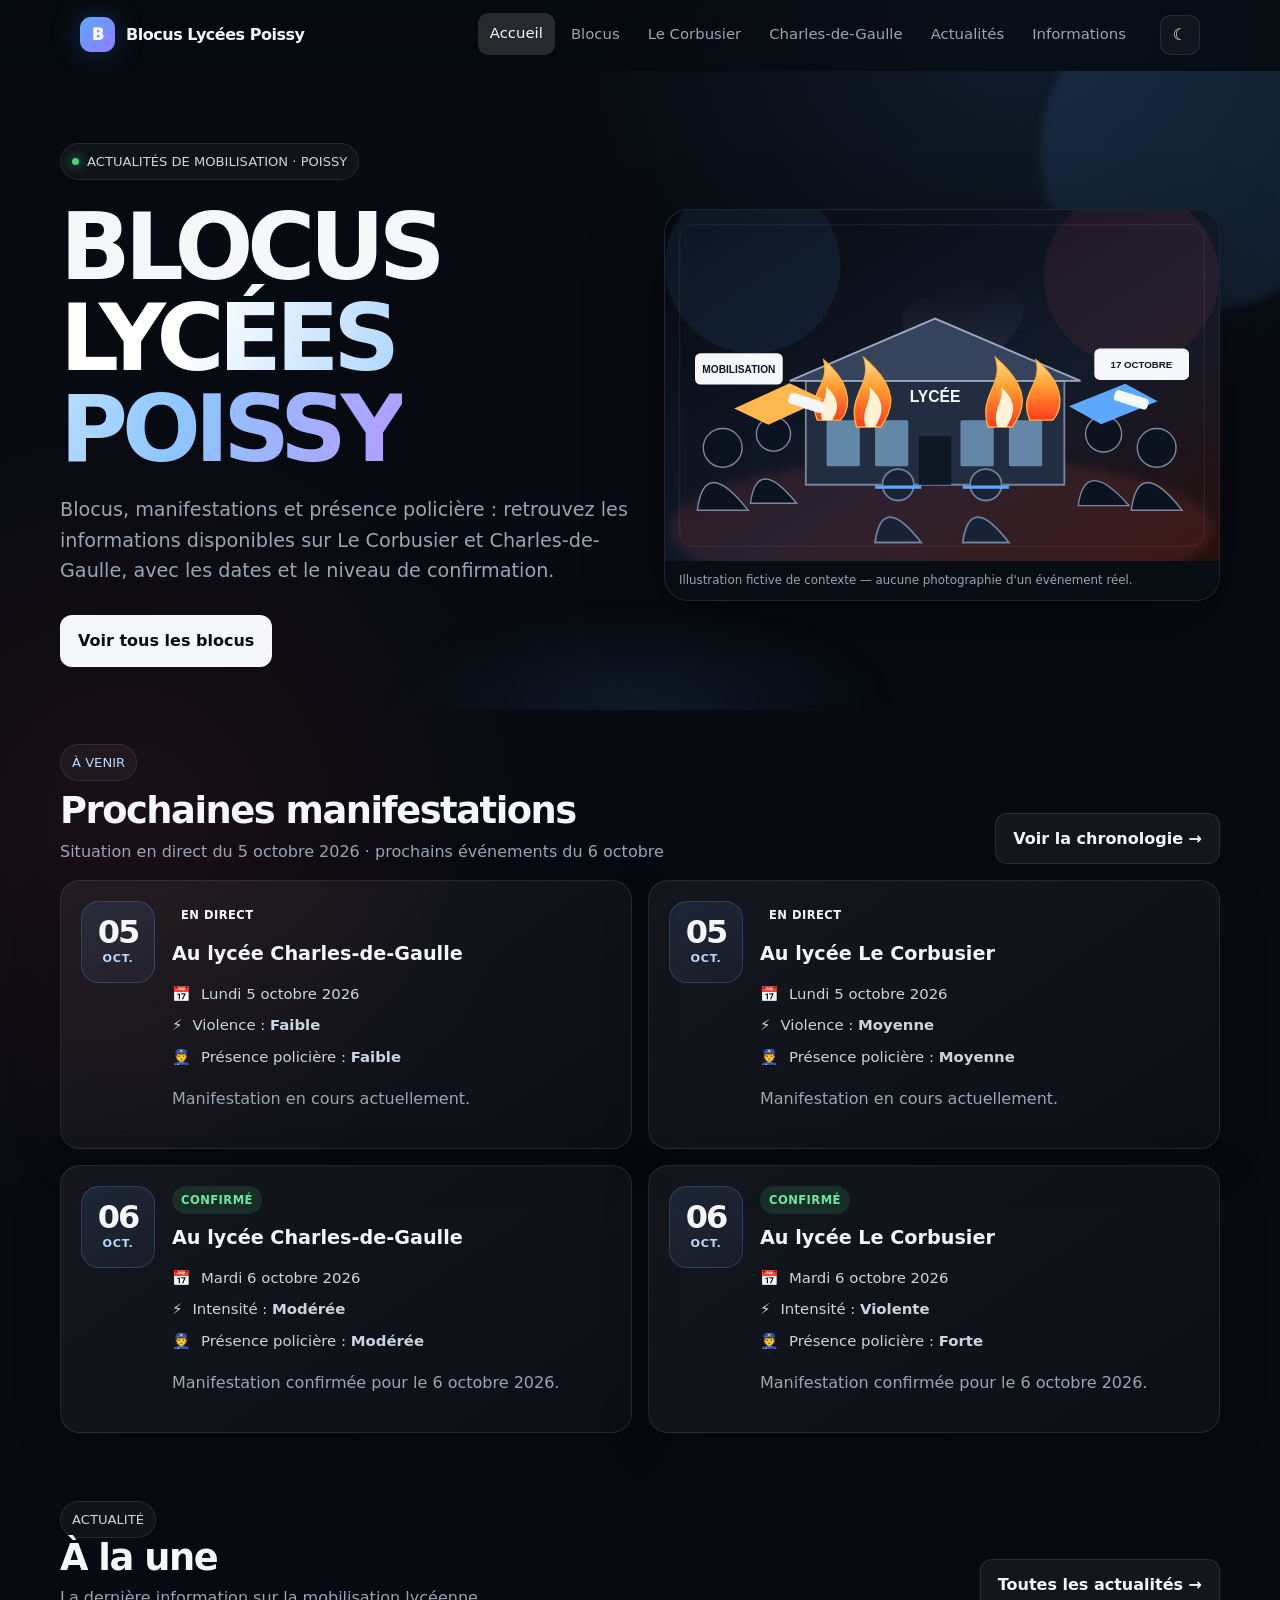
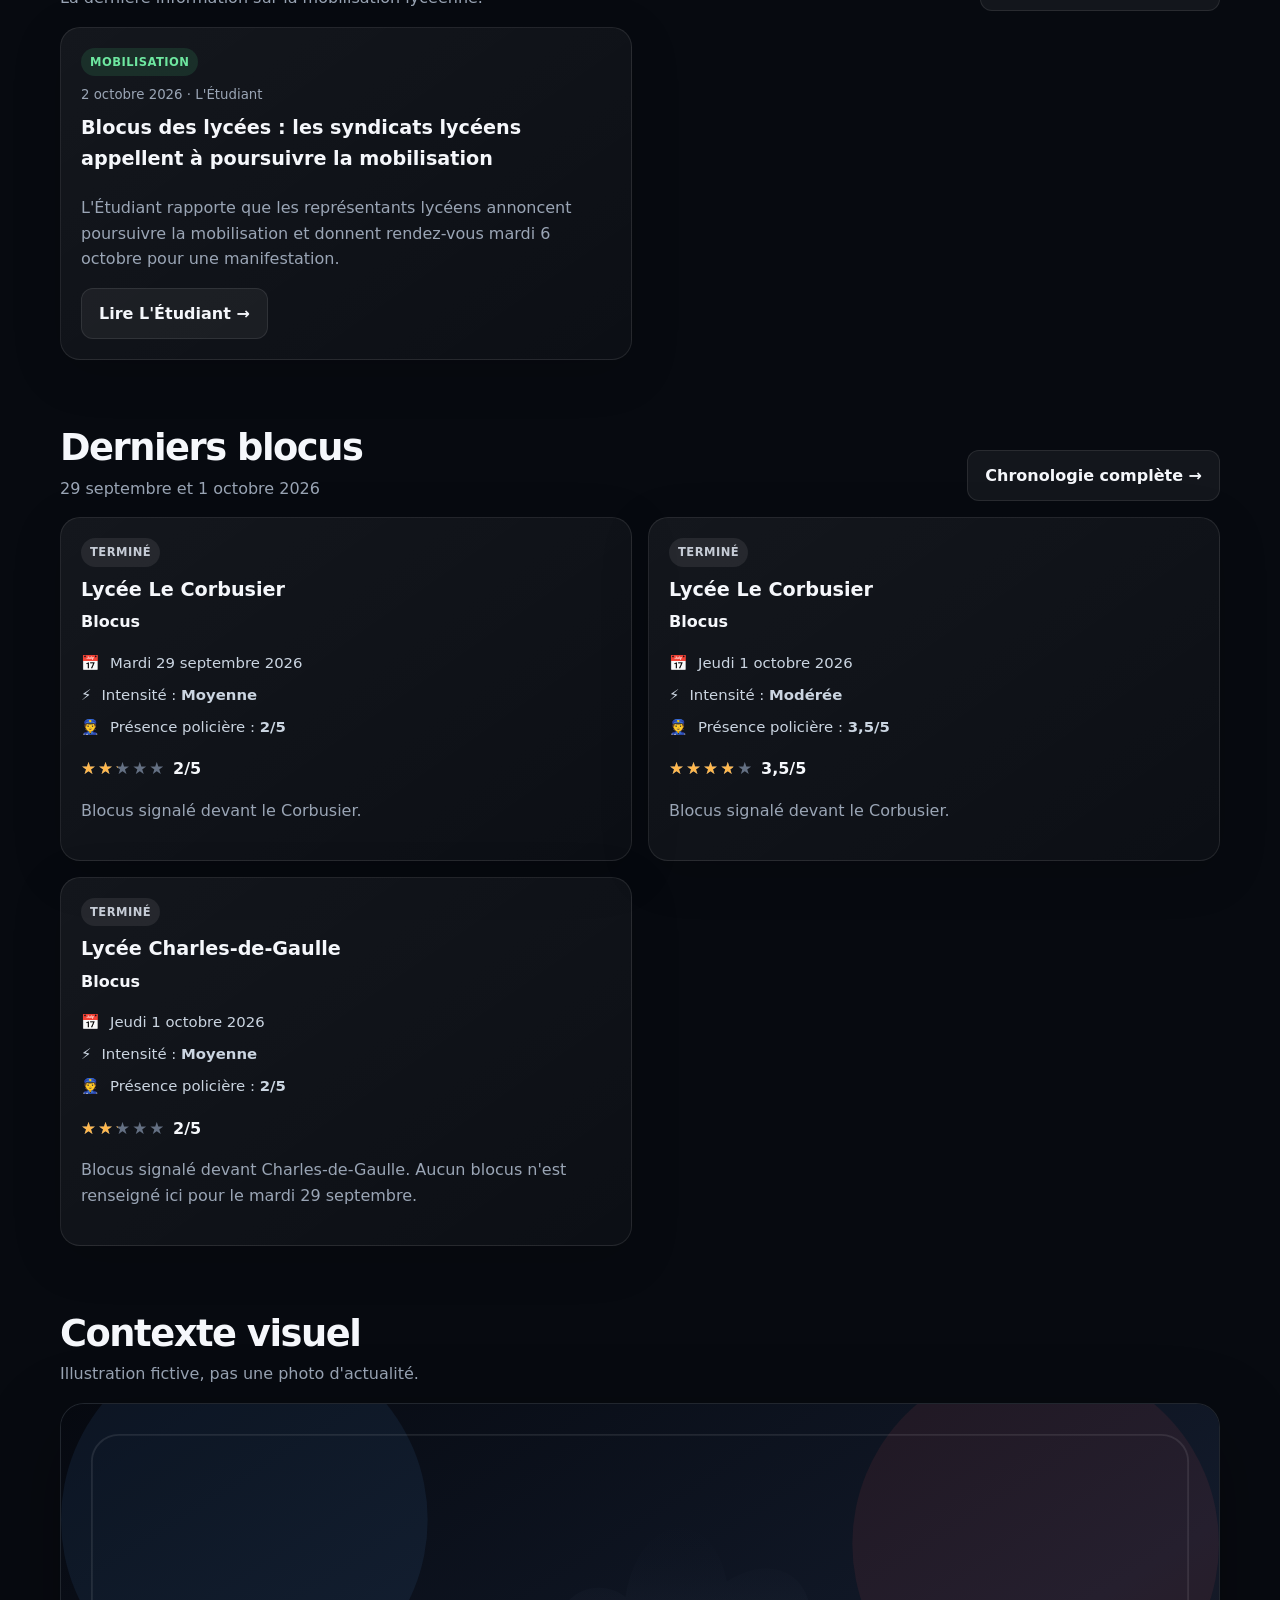
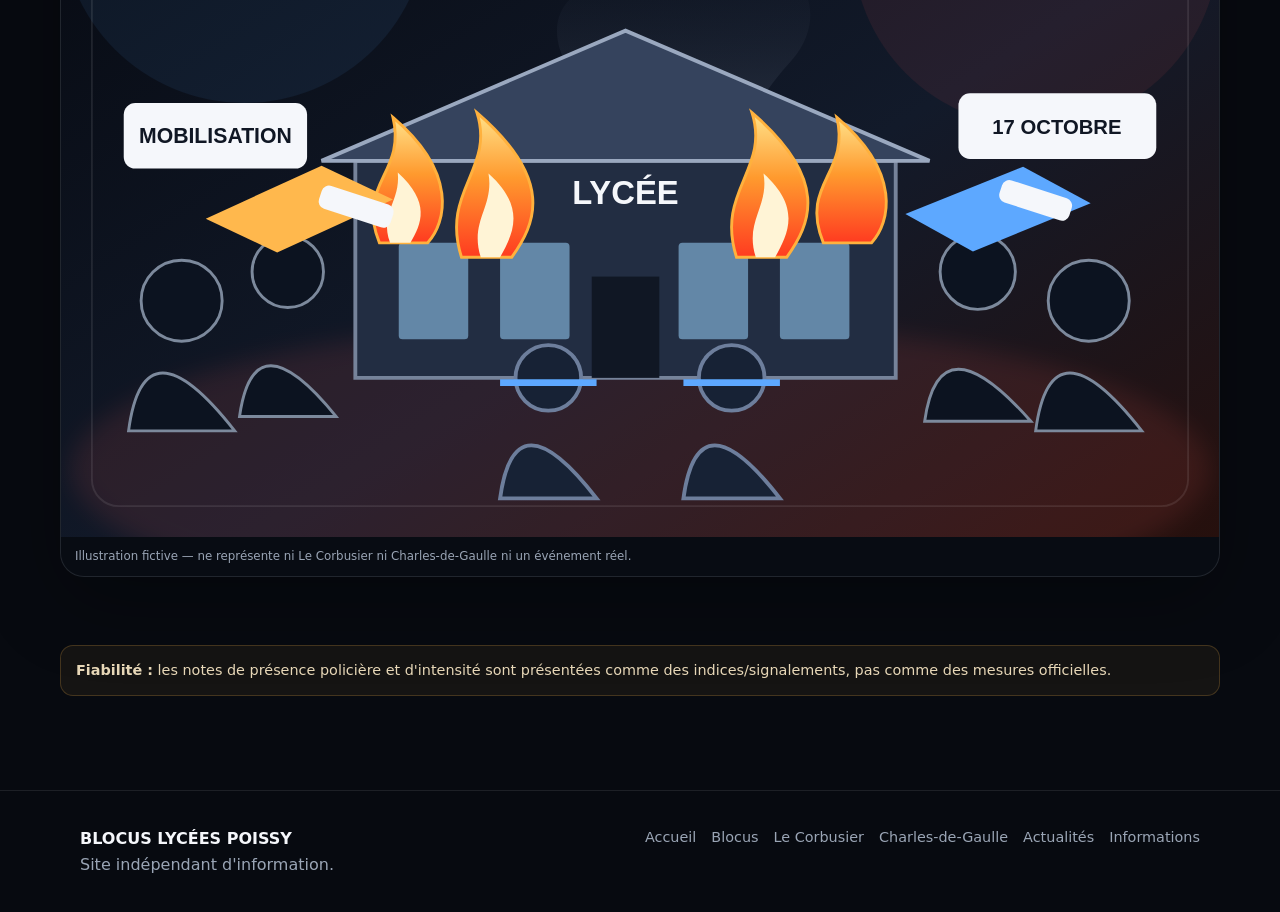
==== index.html @ 4d3b73ce "Afficher les manifestations du 5 octobre en direct sur l'accueil" ====
<!doctype html><html lang="fr"><head><meta charset="utf-8"><meta name="viewport" content="width=device-width,initial-scale=1,viewport-fit=cover"><title>Blocus Lycées Poissy — Informations Le Corbusier & Charles-de-Gaulle</title><meta name="description" content="Blocus, manifestations et informations publiques concernant les lycées Le Corbusier et Charles-de-Gaulle à Poissy."><meta name="theme-color" content="#080b12"><link rel="icon" href="assets/favicon.svg"><link rel="stylesheet" href="assets/style.css?v=20261005-01"></head><body data-page="home"><header class="site-header"><nav class="nav" aria-label="Navigation principale"><a class="brand" href="index.html"><span class="brand-mark" aria-hidden="true"></span><span>Blocus Lycées Poissy</span></a><div class="nav-links" id="nav"><a class="active" href="index.html">Accueil</a><a class="" href="blocus.html">Blocus</a><a class="" href="lycee/le-corbusier.html">Le Corbusier</a><a class="" href="lycee/charles-de-gaulle.html">Charles-de-Gaulle</a><a class="" href="actualites.html">Actualités</a><a class="" href="informations.html">Informations</a>
</div><div class="nav-actions"><button class="icon-btn" id="theme" aria-label="Changer de thème">☾</button><button class="menu-btn" id="menu" aria-label="Ouvrir le menu" aria-expanded="false">☰</button>
</div></nav></header><main>
<section class="hero home-hero"><div class="container hero-grid"><div><span class="eyebrow"><span class="dot"></span> ACTUALITÉS DE MOBILISATION · POISSY</span><h1>BLOCUS <span>LYCÉES POISSY</span></h1><p>Blocus, manifestations et présence policière : retrouvez les informations disponibles sur Le Corbusier et Charles-de-Gaulle, avec les dates et le niveau de confirmation.</p><div class="actions"><a class="btn primary" href="blocus.html">Voir tous les blocus</a>
</div></div><figure class="hero-visual reveal"><img src="assets/manifestation.svg" alt="Illustration fictive d'une mobilisation lycéenne avec lycée, fumée, flammes, foule, mégaphones et forces de l'ordre"><figcaption>Illustration fictive de contexte — aucune photographie d'un événement réel.</figcaption></figure>
</div></section>
<section class="section upcoming-section"><div class="container">
<div class="section-head"><div><span class="eyebrow">À VENIR</span><h2>Prochaines manifestations</h2><p>Situation en direct du 5 octobre 2026 · prochains événements du 6 octobre</p>
</div><a class="btn" href="blocus.html">Voir la chronologie →</a>
</div>
<div class="upcoming-grid">
<article class="card upcoming-card reveal"><div class="upcoming-date"><span class="day">05</span><span>OCT.</span></div><div class="upcoming-content"><span class="badge live">EN DIRECT</span><h3>Au lycée Charles-de-Gaulle</h3><div class="meta"><div>📅 <span>Lundi 5 octobre 2026</span></div><div>⚡ <span>Violence : <strong>Faible</strong></span></div><div>👮 <span>Présence policière : <strong>Faible</strong></span></div></div><p class="muted">Manifestation en cours actuellement.</p></div></article>
<article class="card upcoming-card reveal"><div class="upcoming-date"><span class="day">05</span><span>OCT.</span></div><div class="upcoming-content"><span class="badge live">EN DIRECT</span><h3>Au lycée Le Corbusier</h3><div class="meta"><div>📅 <span>Lundi 5 octobre 2026</span></div><div>⚡ <span>Violence : <strong>Moyenne</strong></span></div><div>👮 <span>Présence policière : <strong>Moyenne</strong></span></div></div><p class="muted">Manifestation en cours actuellement.</p></div></article>
<article class="card upcoming-card reveal"><div class="upcoming-date"><span class="day">06</span><span>OCT.</span>
</div><div class="upcoming-content"><span class="badge good">CONFIRMÉ</span><h3>Au lycée Charles-de-Gaulle</h3><div class="meta"><div>📅 <span>Mardi 6 octobre 2026</span>
</div><div>⚡ <span>Intensité : <strong>Modérée</strong></span>
</div><div>👮 <span>Présence policière : <strong>Modérée</strong></span>
</div></div><p class="muted">Manifestation confirmée pour le 6 octobre 2026.</p>
</div></article>
<article class="card upcoming-card reveal"><div class="upcoming-date"><span class="day">06</span><span>OCT.</span>
</div><div class="upcoming-content"><span class="badge good">CONFIRMÉ</span><h3>Au lycée Le Corbusier</h3><div class="meta"><div>📅 <span>Mardi 6 octobre 2026</span>
</div><div>⚡ <span>Intensité : <strong>Violente</strong></span>
</div><div>👮 <span>Présence policière : <strong>Forte</strong></span>
</div></div><p class="muted">Manifestation confirmée pour le 6 octobre 2026.</p>
</div></article>
</div></div></section>
<section class="section"><div class="container"><div class="section-head"><div><span class="eyebrow">ACTUALITÉ</span><h2>À la une</h2><p>La dernière information sur la mobilisation lycéenne.</p></div><a class="btn" href="actualites.html">Toutes les actualités →</a></div><div class="news-grid">
<article class="card reveal"><span class="badge good">MOBILISATION</span><small class="muted">2 octobre 2026 · L'Étudiant</small><h3>Blocus des lycées : les syndicats lycéens appellent à poursuivre la mobilisation</h3><p class="muted">L'Étudiant rapporte que les représentants lycéens annoncent poursuivre la mobilisation et donnent rendez-vous mardi 6 octobre pour une manifestation.</p><a class="btn" href="https://www.letudiant.fr/lycee/blocus-des-lycees-les-syndicats-lyceens-appellent-a-poursuivre-la-mobilisation.html" target="_blank" rel="noopener">Lire L'Étudiant →</a></article>
</div></div></section>
<section class="section"><div class="container"><div class="section-head"><div><h2>Derniers blocus</h2><p>29 septembre et 1 octobre 2026</p>
</div><a class="btn" href="blocus.html">Chronologie complète →</a>
</div><div class="grid">
<article class="card reveal"><span class="badge gray">TERMINÉ</span><h3>Lycée Le Corbusier</h3><strong>Blocus</strong><div class="meta"><div>📅 <span>Mardi 29 septembre 2026</span>
</div><div>⚡ <span>Intensité : <strong>Moyenne</strong></span>
</div><div>👮 <span>Présence policière : <strong>2/5</strong></span>
</div></div><div class="mini-rating"><span class="star-rating" aria-label="2 sur 5"><span class="star-bg">★★★★★</span><span class="star-fill" style="width:40%">★★★★★</span></span><b>2/5</b>
</div><p class="muted">Blocus signalé devant le Corbusier.</p></article>
<article class="card reveal"><span class="badge gray">TERMINÉ</span><h3>Lycée Le Corbusier</h3><strong>Blocus</strong><div class="meta"><div>📅 <span>Jeudi 1 octobre 2026</span>
</div><div>⚡ <span>Intensité : <strong>Modérée</strong></span>
</div><div>👮 <span>Présence policière : <strong>3,5/5</strong></span>
</div></div><div class="mini-rating"><span class="star-rating" aria-label="3.5 sur 5"><span class="star-bg">★★★★★</span><span class="star-fill" style="width:70%">★★★★★</span></span><b>3,5/5</b>
</div><p class="muted">Blocus signalé devant le Corbusier.</p></article>
<article class="card reveal"><span class="badge gray">TERMINÉ</span><h3>Lycée Charles-de-Gaulle</h3><strong>Blocus</strong><div class="meta"><div>📅 <span>Jeudi 1 octobre 2026</span>
</div><div>⚡ <span>Intensité : <strong>Moyenne</strong></span>
</div><div>👮 <span>Présence policière : <strong>2/5</strong></span>
</div></div><div class="mini-rating"><span class="star-rating" aria-label="2 sur 5"><span class="star-bg">★★★★★</span><span class="star-fill" style="width:40%">★★★★★</span></span><b>2/5</b>
</div><p class="muted">Blocus signalé devant Charles-de-Gaulle. Aucun blocus n'est renseigné ici pour le mardi 29 septembre.</p></article>
</div></div></section>
<section class="section compact-section"><div class="container"><div class="section-head"><div><h2>Contexte visuel</h2><p>Illustration fictive, pas une photo d'actualité.</p>
</div></div><figure class="hero-visual reveal"><img src="assets/manifestation.svg" alt="Illustration fictive d'une mobilisation avec un lycée, flammes, fumée, mégaphones et forces de l'ordre"><figcaption>Illustration fictive — ne représente ni Le Corbusier ni Charles-de-Gaulle ni un événement réel.</figcaption></figure>
</div></section>
<section class="section compact-section"><div class="container"><div class="notice"><strong>Fiabilité :</strong> les notes de présence policière et d'intensité sont présentées comme des indices/signalements, pas comme des mesures officielles.</div>
</div></section>
</main><footer><div class="footer-inner"><div><strong>BLOCUS LYCÉES POISSY</strong><div class="muted">Site indépendant d'information.</div>
</div><div class="footer-links"><a href="index.html">Accueil</a><a href="blocus.html">Blocus</a><a href="lycee/le-corbusier.html">Le Corbusier</a><a href="lycee/charles-de-gaulle.html">Charles-de-Gaulle</a><a href="actualites.html">Actualités</a><a href="informations.html">Informations</a>
</div></div></footer><script src="assets/app.js?v=20261004-21" defer></script></body></html>
---- assets/style.css ----
:root{color-scheme:dark;--bg:#070a10;--surface:#0d121c;--surface2:#121927;--text:#f5f7fb;--muted:#9aa5b5;--line:rgba(255,255,255,.09);--accent:#5da8ff;--accent2:#ff5f56;--good:#45d483;--warn:#ffb84d;--danger:#ff6262;--violet:#b58cff;--max:1160px}
*{box-sizing:border-box}html{scroll-behavior:smooth}body{margin:0;background:radial-gradient(circle at 80% 0%,rgba(93,168,255,.12),transparent 28rem),radial-gradient(circle at 10% 20%,rgba(255,95,86,.08),transparent 25rem),var(--bg);color:var(--text);font-family:Inter,ui-sans-serif,system-ui,-apple-system,BlinkMacSystemFont,"Segoe UI",sans-serif;line-height:1.6}a{color:inherit;text-decoration:none}button,input,select{font:inherit}button{cursor:pointer}
.site-header{position:sticky;top:0;z-index:20;border-bottom:1px solid transparent;background:rgba(7,10,16,.7);backdrop-filter:blur(18px);transition:.25s}.site-header.scrolled{border-color:var(--line)}.nav{max-width:var(--max);margin:auto;padding:14px 20px;display:flex;align-items:center;gap:22px}.brand{display:flex;align-items:center;gap:11px;font-weight:850;letter-spacing:-.03em}.brand-mark{width:35px;height:35px;border-radius:11px;background:linear-gradient(135deg,var(--accent),#8f7cff);display:grid;place-items:center;box-shadow:0 0 30px rgba(93,168,255,.25)}.brand-mark:after{content:"B";font-weight:950}.nav-links{display:flex;gap:4px;margin-left:auto}.nav-links a{padding:9px 12px;border-radius:10px;color:var(--muted);font-size:.93rem}.nav-links a:hover,.nav-links a.active{color:var(--text);background:rgba(255,255,255,.06)}.nav-actions{display:flex;gap:8px}.icon-btn,.menu-btn{width:40px;height:40px;border:1px solid var(--line);border-radius:11px;background:rgba(255,255,255,.04);color:var(--text)}.menu-btn{display:none}
main{min-height:calc(100vh - 80px)}.container{width:min(var(--max),calc(100% - 32px));margin:auto}.hero{position:relative;overflow:hidden;padding:56px 0 44px}.hero:before,.hero:after{content:"";position:absolute;border-radius:999px;filter:blur(4px);pointer-events:none}.hero:before{width:320px;height:320px;background:rgba(93,168,255,.11);right:-80px;top:-80px}.hero:after{width:220px;height:220px;background:rgba(255,95,86,.08);left:-90px;bottom:-80px}.eyebrow{display:inline-flex;align-items:center;gap:8px;border:1px solid var(--line);background:rgba(255,255,255,.04);border-radius:999px;padding:7px 11px;color:#cbd5e1;font-size:.82rem}.dot{width:7px;height:7px;border-radius:50%;background:var(--good);box-shadow:0 0 12px var(--good)}h1{font-size:clamp(2.5rem,8vw,5.8rem);line-height:.98;letter-spacing:-.065em;max-width:900px;margin:22px 0 20px}h1 span{background:linear-gradient(110deg,#fff 20%,#8ec7ff 65%,#b39aff);-webkit-background-clip:text;background-clip:text;color:transparent}.hero p{font-size:clamp(1rem,2vw,1.2rem);color:var(--muted);max-width:700px}.actions{display:flex;flex-wrap:wrap;gap:11px;margin-top:28px}.btn{border:1px solid var(--line);padding:12px 17px;border-radius:12px;background:rgba(255,255,255,.05);font-weight:750;transition:.2s}.btn.primary{background:var(--text);color:#080b12;border-color:transparent}.btn:hover{transform:translateY(-2px);border-color:rgba(255,255,255,.2)}
.section{padding:34px 0}.section-head{display:flex;justify-content:space-between;align-items:end;gap:20px;margin-bottom:16px}.section h2{font-size:clamp(1.65rem,4vw,2.3rem);line-height:1.1;letter-spacing:-.04em;margin:0}.section-head p{margin:7px 0 0;color:var(--muted)}.grid{display:grid;grid-template-columns:repeat(2,minmax(0,1fr));gap:16px}.grid.three{grid-template-columns:repeat(3,minmax(0,1fr))}
.card{background:linear-gradient(145deg,rgba(255,255,255,.055),rgba(255,255,255,.025));border:1px solid var(--line);border-radius:20px;padding:20px;box-shadow:0 12px 50px rgba(0,0,0,.16);transition:transform .25s,border-color .25s,background .25s}.card:hover{transform:translateY(-4px);border-color:rgba(93,168,255,.28);background:rgba(255,255,255,.06)}.card-top{display:flex;justify-content:space-between;gap:12px}.card h3{margin:8px 0 4px;font-size:1.2rem}.muted{color:var(--muted)}.meta{display:grid;gap:8px;margin:17px 0;color:#cbd5e1;font-size:.93rem}.meta div{display:flex;gap:10px}.badge{display:inline-flex;align-items:center;width:max-content;border-radius:999px;padding:5px 9px;font-size:.72rem;font-weight:900;letter-spacing:.04em}.badge.good{background:rgba(69,212,131,.13);color:#6ee7a0}.badge.warn{background:rgba(255,184,77,.13);color:#ffc66d}.badge.red{background:rgba(255,98,98,.13);color:#ff8b8b}.badge.gray{background:rgba(255,255,255,.08);color:#c6ccd6}.badge.violet{background:rgba(181,140,255,.13);color:#c6aaff}.notice{border:1px solid rgba(255,184,77,.2);background:rgba(255,184,77,.06);padding:13px 15px;border-radius:13px;color:#e7d7b7;font-size:.9rem}.toolbar{display:flex;flex-wrap:wrap;gap:10px;margin:18px 0}.field{border:1px solid var(--line);background:rgba(255,255,255,.045);color:var(--text);border-radius:11px;padding:11px 12px;min-width:160px;outline:none}.field:focus{border-color:rgba(93,168,255,.6);box-shadow:0 0 0 3px rgba(93,168,255,.1)}.search{flex:1;min-width:230px}
.page-hero{padding:44px 0 18px}.page-hero h1{font-size:clamp(2.2rem,6vw,4.3rem);margin-bottom:12px}.timeline{position:relative;display:grid;gap:14px}.timeline:before{content:"";position:absolute;left:11px;top:8px;bottom:8px;width:1px;background:var(--line)}.timeline-item{position:relative;padding-left:38px}.timeline-dot{position:absolute;left:6px;top:9px;width:11px;height:11px;border:3px solid var(--bg);background:var(--accent);border-radius:50%}.empty{padding:34px;text-align:center;border:1px dashed var(--line);border-radius:18px;color:var(--muted)}
footer{border-top:1px solid var(--line);margin-top:60px}.footer-inner{max-width:var(--max);margin:auto;padding:35px 20px;display:flex;justify-content:space-between;gap:20px;flex-wrap:wrap}.footer-links{display:flex;gap:15px;flex-wrap:wrap;color:var(--muted);font-size:.9rem}
.reveal{opacity:0;transform:translateY(16px);transition:opacity .6s ease,transform .6s ease}.reveal.visible{opacity:1;transform:none}
@media(max-width:800px){.nav-links{display:none;position:absolute;top:67px;left:12px;right:12px;padding:10px;background:rgba(13,18,28,.97);border:1px solid var(--line);border-radius:16px;flex-direction:column;box-shadow:0 20px 50px rgba(0,0,0,.35)}.nav-links.open{display:flex}.menu-btn{display:block}.grid,.grid.three{grid-template-columns:1fr}.hero{padding:66px 0 48px}.section{padding:42px 0}.footer-inner{display:block}.footer-links{margin-top:18px}.nav{padding:12px 16px}}
@media(prefers-reduced-motion:reduce){html{scroll-behavior:auto}.reveal{opacity:1;transform:none;transition:none}.card,.btn{transition:none}}

html[data-theme="light"]{color-scheme:light;--bg:#f4f7fb;--surface:#fff;--surface2:#eef3f9;--text:#101621;--muted:#596579;--line:rgba(10,20,35,.12)}html[data-theme="light"] body{background:radial-gradient(circle at 80% 0%,rgba(93,168,255,.15),transparent 28rem),var(--bg)}html[data-theme="light"] .site-header{background:rgba(244,247,251,.78)}html[data-theme="light"] .card,html[data-theme="light"] .field,html[data-theme="light"] .icon-btn,html[data-theme="light"] .menu-btn{background:rgba(255,255,255,.72)}html[data-theme="light"] .btn.primary{color:#fff;background:#101621}html[data-theme="light"] .nav-links{background:rgba(255,255,255,.97)}html[data-theme="light"] .timeline-dot{border-color:var(--bg)}
.home-hero{padding-top:72px}.hero-grid{display:grid;grid-template-columns:1.02fr .98fr;align-items:center;gap:26px}.hero-visual{margin:0;border-radius:24px;overflow:hidden;border:1px solid var(--line);background:#0b1019;box-shadow:0 24px 80px rgba(0,0,0,.3)}.hero-visual img{display:block;width:100%;height:auto}.hero-visual figcaption{padding:10px 14px;color:var(--muted);font-size:.74rem;background:rgba(0,0,0,.25)}.small-notice{margin:12px 0}.rating{display:grid;grid-template-columns:1fr auto auto;align-items:center;gap:9px;margin:16px 0 10px;padding:12px;border:1px solid var(--line);border-radius:13px;background:rgba(255,255,255,.03)}.rating>span{font-size:.85rem;letter-spacing:1px;color:#ffb84d}.rating.large{grid-template-columns:1fr auto auto;margin-top:25px;max-width:620px}.rating.large div{display:grid;gap:2px}.stars{letter-spacing:2px;color:#ffb84d}.event-card strong{display:block;margin-top:4px;font-size:1.05rem}.mega-hero{position:relative}@media(max-width:900px){.hero-grid{grid-template-columns:1fr}.hero-visual{max-width:760px;margin-top:10px}}
.star-rating{position:relative;display:inline-block;font-size:1.05rem;line-height:1;letter-spacing:2px;min-width:92px}.star-bg{color:#647083}.star-fill{position:absolute;left:0;top:0;overflow:hidden;white-space:nowrap;color:#ffb84d}.news-grid{display:grid;grid-template-columns:repeat(2,minmax(0,1fr));gap:16px}.news-grid .card{display:flex;flex-direction:column}.news-grid .btn{margin-top:auto;width:max-content}.photo-card img{width:calc(100% + 40px);margin:-20px -20px 15px;aspect-ratio:16/9;object-fit:cover;border-radius:20px 20px 0 0}.news-grid small{display:block;margin-top:8px}.rating.large .stars{display:inline-flex}.rating.large .star-rating{min-width:92px}@media(max-width:800px){.news-grid{grid-template-columns:1fr}}
/* ===== Premium motion layer — Liquid Glass inspired ===== */
:root{
  --ease-spring:cubic-bezier(.22,1.2,.32,1);
  --ease-smooth:cubic-bezier(.2,.8,.2,1);
  --glass:rgba(255,255,255,.07);
  --glass-strong:rgba(255,255,255,.11);
}
html{scroll-behavior:smooth}
body{overflow-x:hidden;transition:background .55s var(--ease-smooth),color .4s var(--ease-smooth)}
body::before{
  content:"";position:fixed;inset:0;pointer-events:none;z-index:-1;
  background:
    radial-gradient(700px 420px at var(--mx,50%) var(--my,0%),rgba(93,168,255,.08),transparent 62%),
    radial-gradient(520px 360px at 10% 85%,rgba(181,140,255,.05),transparent 65%);
  opacity:.9;transition:opacity .5s ease;
}
.site-header{
  transform:translateY(0);will-change:transform;
  transition:background .45s var(--ease-smooth),border-color .35s ease,box-shadow .45s var(--ease-smooth),backdrop-filter .45s ease;
}
.site-header.scrolled{
  background:rgba(7,10,16,.58);
  box-shadow:0 14px 42px rgba(0,0,0,.18);
}
.site-header::after{
  content:"";position:absolute;left:0;right:0;bottom:-1px;height:1px;
  background:linear-gradient(90deg,transparent,rgba(255,255,255,.24),transparent);
  opacity:0;transition:opacity .4s ease;
}
.site-header.scrolled::after{opacity:1}
.brand{transition:transform .45s var(--ease-spring),filter .35s ease}
.brand:hover{transform:translateY(-1px) scale(1.015);filter:brightness(1.08)}
.brand-mark{
  position:relative;overflow:hidden;
  transition:transform .5s var(--ease-spring),box-shadow .45s ease;
}
.brand-mark::before{
  content:"";position:absolute;inset:-65%;
  background:linear-gradient(115deg,transparent 40%,rgba(255,255,255,.45) 50%,transparent 60%);
  transform:translateX(-55%) rotate(10deg);transition:transform .7s var(--ease-smooth);
}
.brand:hover .brand-mark{transform:rotate(-4deg) scale(1.06);box-shadow:0 0 38px rgba(93,168,255,.36)}
.brand:hover .brand-mark::before{transform:translateX(55%) rotate(10deg)}
.nav-links{position:relative}
.nav-links a{
  position:relative;overflow:hidden;
  transition:color .3s ease,transform .4s var(--ease-spring),background .3s ease;
}
.nav-links a::before{
  content:"";position:absolute;inset:0;border-radius:inherit;
  background:rgba(255,255,255,.08);opacity:0;transform:scale(.78);
  transition:opacity .35s ease,transform .45s var(--ease-spring);
}
.nav-links a:hover::before,.nav-links a.active::before{opacity:1;transform:scale(1)}
.nav-links a:hover,.nav-links a.active{transform:translateY(-1px)}
.nav-links a{isolation:isolate}
.nav-links a>*{position:relative}
.icon-btn,.menu-btn{
  position:relative;overflow:hidden;
  transition:transform .45s var(--ease-spring),background .3s ease,border-color .3s ease,box-shadow .4s ease;
}
.icon-btn:hover,.menu-btn:hover{
  transform:translateY(-2px) scale(1.04);
  background:rgba(255,255,255,.09);
  border-color:rgba(255,255,255,.2);
  box-shadow:0 10px 25px rgba(0,0,0,.2);
}
#theme.is-switching{animation:themePop .65s var(--ease-spring)}
@keyframes themePop{0%{transform:scale(1) rotate(0)}45%{transform:scale(.78) rotate(18deg)}100%{transform:scale(1) rotate(0)}}

.btn{
  position:relative;overflow:hidden;isolation:isolate;
  transition:transform .5s var(--ease-spring),box-shadow .4s ease,border-color .3s ease,background .35s ease;
}
.btn::before{
  content:"";position:absolute;inset:-120% -40%;
  background:linear-gradient(105deg,transparent 43%,rgba(255,255,255,.18) 50%,transparent 57%);
  transform:translateX(-60%) rotate(8deg);transition:transform .8s var(--ease-smooth);
  pointer-events:none;
}
.btn:hover::before{transform:translateX(60%) rotate(8deg)}
.btn:hover{
  transform:translateY(-2px);
  box-shadow:0 14px 34px rgba(0,0,0,.2),0 0 0 1px rgba(255,255,255,.03) inset;
}
.btn:active{transform:translateY(-1px) scale(.97);transition-duration:.12s}
.btn.primary:hover{box-shadow:0 18px 42px rgba(255,255,255,.11),0 0 0 1px rgba(255,255,255,.16) inset}

.card,.hero-visual,.notice,.rating,.field{
  position:relative;overflow:hidden;
  transition:transform .55s var(--ease-spring),border-color .35s ease,background .4s ease,box-shadow .55s ease;
}
.card::before,.hero-visual::before,.notice::before,.rating::before{
  content:"";position:absolute;inset:0;pointer-events:none;border-radius:inherit;
  background:
    radial-gradient(300px 180px at var(--spot-x,50%) var(--spot-y,0%),rgba(255,255,255,.12),transparent 62%),
    linear-gradient(140deg,rgba(255,255,255,.08),transparent 34%);
  opacity:0;transition:opacity .45s ease;
}
.card:hover::before,.hero-visual:hover::before,.notice:hover::before,.rating:hover::before{opacity:.55}
.card:hover{
  transform:translateY(-8px) scale(1.012);
  box-shadow:0 26px 60px rgba(0,0,0,.22),0 0 0 1px rgba(255,255,255,.03) inset;
}
.card:active{transform:translateY(-2px) scale(.992);transition-duration:.13s}
.hero-visual:hover{transform:translateY(-3px);box-shadow:0 24px 58px rgba(0,0,0,.25)}
.field{transition:transform .4s var(--ease-spring),box-shadow .35s ease,border-color .3s ease,background .35s ease}
.field:hover{transform:translateY(-1px);background:rgba(255,255,255,.06)}
.field:focus{transform:translateY(-1px);box-shadow:0 0 0 4px rgba(93,168,255,.11),0 12px 25px rgba(0,0,0,.12)}

.page-hero,.hero{position:relative}
.page-hero::after,.hero::after{
  content:"";position:absolute;left:50%;bottom:-80px;width:520px;height:180px;
  transform:translateX(-50%);border-radius:50%;
  background:radial-gradient(ellipse at center,rgba(93,168,255,.10),transparent 68%);
  filter:blur(18px);pointer-events:none;animation:ambientFloat 7s ease-in-out infinite;
}
@keyframes ambientFloat{0%,100%{transform:translateX(-50%) translateY(0) scale(1)}50%{transform:translateX(-50%) translateY(-12px) scale(1.04)}}
.hero::before{animation:orbFloat 9s ease-in-out infinite}
.hero-grid>div:first-child{animation:heroTextIn .9s var(--ease-spring) both}
@keyframes heroTextIn{from{opacity:0;transform:translateY(24px) scale(.985)}to{opacity:1;transform:none}}
.home-hero .hero-visual{animation:heroVisualIn 1s .08s var(--ease-spring) both}
@keyframes heroVisualIn{from{opacity:0;transform:translateY(28px) scale(.96) rotateX(2deg)}to{opacity:1;transform:none}}

.reveal{opacity:0;transform:translateY(28px) scale(.985);filter:blur(4px)}
.reveal.visible{opacity:1;transform:none;filter:none;transition:opacity .8s var(--ease-smooth),transform .8s var(--ease-spring),filter .8s ease}
.reveal.visible:nth-child(2){transition-delay:.06s}.reveal.visible:nth-child(3){transition-delay:.12s}.reveal.visible:nth-child(4){transition-delay:.18s}.reveal.visible:nth-child(5){transition-delay:.24s}

.badge{transition:transform .4s var(--ease-spring),box-shadow .35s ease}
.card:hover .badge{transform:translateY(-1px) scale(1.04);box-shadow:0 7px 18px rgba(0,0,0,.12)}
.timeline-dot{transition:transform .45s var(--ease-spring),box-shadow .4s ease}
.timeline-item:hover .timeline-dot{transform:scale(1.5);box-shadow:0 0 0 5px rgba(93,168,255,.09),0 0 22px rgba(93,168,255,.35)}
.timeline:before{background:linear-gradient(var(--accent),rgba(255,255,255,.08),transparent)}

.star-fill{transition:width .9s var(--ease-spring)}
.rating,.mini-rating{transition:transform .5s var(--ease-spring)}
.card:hover .star-fill{animation:starsGlow 1.2s ease both}
@keyframes starsGlow{0%{filter:brightness(1)}45%{filter:brightness(1.5) drop-shadow(0 0 6px rgba(255,184,77,.35))}100%{filter:brightness(1)}}

.menu-btn{transition:transform .45s var(--ease-spring),background .3s ease,border-color .3s ease}
.menu-btn.is-open{transform:rotate(90deg)}
.nav-links.open{animation:menuIn .42s var(--ease-spring) both}
@keyframes menuIn{from{opacity:0;transform:translateY(-10px) scale(.96);filter:blur(8px)}to{opacity:1;transform:none;filter:none}}

body.page-entering main{opacity:0;transform:translateY(10px) scale(.995);filter:blur(5px)}
body main{transition:opacity .55s ease,transform .65s var(--ease-spring),filter .55s ease}
body.page-leaving main{opacity:0;transform:translateY(-8px) scale(.995);filter:blur(5px)}
a[data-transition]{-webkit-tap-highlight-color:transparent}

.scroll-progress{
  position:fixed;left:0;top:0;width:0;height:2px;z-index:100;
  background:linear-gradient(90deg,var(--accent),#b58cff,#fff);
  box-shadow:0 0 14px rgba(93,168,255,.45);
  transition:width .08s linear;
}
.ripple{
  position:absolute;width:10px;height:10px;border-radius:50%;
  background:rgba(255,255,255,.45);transform:translate(-50%,-50%) scale(0);
  pointer-events:none;animation:ripple .62s ease-out forwards;z-index:2;
}
@keyframes ripple{to{transform:translate(-50%,-50%) scale(20);opacity:0}}

.skeleton-shimmer{position:relative;overflow:hidden}
.skeleton-shimmer::after{
  content:"";position:absolute;inset:0;
  background:linear-gradient(105deg,transparent 30%,rgba(255,255,255,.08) 50%,transparent 70%);
  transform:translateX(-100%);animation:shimmer 1.8s infinite;
}
@keyframes shimmer{to{transform:translateX(100%)}}

@media(max-width:800px){
  .nav-links.open{transform-origin:top center}
  .nav-links a{padding:12px 14px}
  .card:hover{transform:translateY(-4px) scale(1.005)}
}
@media(prefers-reduced-motion:reduce){
  *,*::before,*::after{animation-duration:.001ms!important;animation-iteration-count:1!important;scroll-behavior:auto!important;transition-duration:.001ms!important}
  body main{transition:none}
  .reveal{opacity:1;transform:none;filter:none}
}

@keyframes filterIn{from{opacity:0;transform:translateY(8px) scale(.985)}to{opacity:1;transform:none}}
@supports (view-transition-name:none){
  @view-transition{navigation:auto}
  ::view-transition-old(root){animation:vtOut .22s ease both}
  ::view-transition-new(root){animation:vtIn .42s var(--ease-spring) both}
  @keyframes vtOut{to{opacity:0;filter:blur(4px);transform:scale(.99)}}
  @keyframes vtIn{from{opacity:0;filter:blur(5px);transform:scale(.99) translateY(8px)}to{opacity:1;filter:none;transform:none}}
}

/* ===== Mobile / tablet hardening & performance ===== */
body::before{display:none!important}
.site-header{-webkit-backdrop-filter:blur(18px);backdrop-filter:blur(18px)}
.nav{min-width:0}
.brand{min-width:0}
.brand>span:last-child{min-width:0;overflow:hidden;text-overflow:ellipsis;white-space:nowrap}
.nav-actions{flex-shrink:0}
img,svg{max-width:100%;height:auto}
button,a,.field{touch-action:manipulation}
:focus-visible{outline:2px solid var(--accent);outline-offset:3px}

@media (hover:none),(pointer:coarse){
  .brand:hover,.brand:hover .brand-mark,.nav-links a:hover,.btn:hover,.icon-btn:hover,.menu-btn:hover,
  .card:hover,.hero-visual:hover,.field:hover{transform:none;box-shadow:none;filter:none}
  .btn:hover{border-color:var(--line)}
  .btn::before,.card::before,.hero-visual::before,.notice::before,.rating::before{display:none}
  .hero::before,.hero::after,.page-hero::after{animation:none!important}
  .card:hover .badge,.timeline-item:hover .timeline-dot,.card:hover .star-fill{transform:none;animation:none;box-shadow:none}
  .site-header.scrolled{box-shadow:0 8px 24px rgba(0,0,0,.12)}
}

@media (max-width:900px){
  .nav{gap:12px}
  .hero-grid{grid-template-columns:1fr;gap:18px}
  .hero-visual{max-width:none}
}

@media (max-width:800px){
  .container{width:min(var(--max),calc(100% - 24px))}
  .nav{padding:10px 12px;gap:8px}
  .brand{gap:8px;font-size:.92rem}
  .brand-mark{width:33px;height:33px;flex:0 0 33px}
  .nav-actions{gap:6px}
  .icon-btn,.menu-btn{width:42px;height:42px;flex:0 0 42px}
  .nav-links{
    top:64px;left:8px;right:8px;
    max-height:calc(100dvh - 78px);
    overflow-y:auto;
    -webkit-overflow-scrolling:touch;
  }
  .nav-links a{font-size:1rem}
  .home-hero{padding-top:46px}
  .hero{padding:48px 0 34px}
  .page-hero{padding:34px 0 12px;overflow:hidden}
  .section{padding:30px 0}
  .section-head{align-items:flex-start;flex-direction:column;gap:12px}
  .section-head>.btn{width:100%;text-align:center}
  .actions{margin-top:22px}
  .actions .btn{width:100%;text-align:center}
  .grid,.grid.three,.news-grid{grid-template-columns:1fr}
  .card{padding:17px;border-radius:17px}
  .card h3{font-size:1.08rem}
  .meta{font-size:.92rem}
  .toolbar{display:grid;grid-template-columns:1fr;gap:9px}
  .toolbar .field,.toolbar .search{width:100%;min-width:0}
  .rating,.rating.large{grid-template-columns:1fr;gap:9px;max-width:none}
  .rating.large{margin-top:18px}
  .rating .star-rating,.rating.large .star-rating{justify-self:start}
  .timeline-item{padding-left:31px}
  .timeline:before{left:9px}
  .timeline-dot{left:4px}
  .empty{padding:25px 18px}
  footer{margin-top:42px}
  .footer-inner{padding:28px 12px}
  .footer-links{gap:9px 14px}
  .hero-visual figcaption{font-size:.7rem;padding:9px 11px}
  h1{font-size:clamp(2.35rem,12vw,4rem);letter-spacing:-.055em}
}

@media (max-width:520px){
  .brand>span:last-child{max-width:calc(100vw - 210px)}
  .eyebrow{font-size:.72rem;padding:6px 9px}
  .hero p{font-size:1rem}
  .hero-visual,.hero-visual img{border-radius:17px}
  .photo-card img{width:calc(100% + 34px);margin:-17px -17px 13px;border-radius:17px 17px 0 0}
  .notice{font-size:.86rem;padding:12px}
  .event-card strong{font-size:1rem}
  .star-rating{font-size:1rem;min-width:86px}
}

@media (max-width:360px){
  .brand{font-size:.84rem}
  .brand-mark{width:31px;height:31px;flex-basis:31px}
  .icon-btn,.menu-btn{width:40px;height:40px;flex-basis:40px}
  .nav-links{top:62px}
  .container{width:calc(100% - 20px)}
  .card{padding:15px}
  .section{padding:26px 0}
  .home-hero{padding-top:38px}
  .hero{padding-top:40px}
  .eyebrow{max-width:100%;white-space:normal}
  h1{font-size:clamp(2.1rem,13vw,3.1rem)}
  .footer-inner{padding-left:10px;padding-right:10px}
}

@media (orientation:landscape) and (max-height:520px){
  .site-header{position:sticky}
  .nav-links{max-height:calc(100dvh - 72px)}
  .home-hero,.hero{padding-top:30px;padding-bottom:28px}
  .page-hero{padding-top:24px}
  .hero-grid{grid-template-columns:minmax(0,1fr) minmax(260px,.8fr)}
}

@media(prefers-reduced-motion:reduce){
  .site-header{backdrop-filter:none;-webkit-backdrop-filter:none}
}

/* ===== Upcoming events ===== */
.upcoming-grid{display:grid;grid-template-columns:repeat(2,minmax(0,1fr));gap:16px}
.upcoming-card{display:grid;grid-template-columns:74px 1fr;gap:17px;align-items:start}
.upcoming-date{display:grid;place-items:center;align-content:center;gap:2px;min-height:82px;border:1px solid rgba(93,168,255,.22);background:linear-gradient(145deg,rgba(93,168,255,.12),rgba(181,140,255,.06));border-radius:18px;color:#b9d9ff;font-weight:850;letter-spacing:.05em}
.upcoming-date .day{font-size:2rem;line-height:1;letter-spacing:-.06em;color:var(--text)}
.upcoming-date span:last-child{font-size:.7rem}
.upcoming-content h3{margin:9px 0 3px;font-size:1.2rem}
.upcoming-content .meta{margin:13px 0 8px}
.upcoming-section .eyebrow{margin-bottom:10px;color:#b9d9ff}

@media (max-width:800px){
  body.menu-open{overflow:hidden;overscroll-behavior:none}
  .site-header{z-index:100}
  .nav{position:relative;z-index:102}
  .nav-links{
    display:flex!important;
    position:fixed;
    z-index:103;
    top:calc(64px + env(safe-area-inset-top));
    left:10px;
    right:10px;
    width:auto;
    max-height:calc(100dvh - 78px - env(safe-area-inset-top));
    overflow:auto;
    overscroll-behavior:contain;
    padding:8px;
    gap:3px;
    background:rgba(13,18,28,.97);
    -webkit-backdrop-filter:blur(22px);
    backdrop-filter:blur(22px);
    border:1px solid rgba(255,255,255,.12);
    border-radius:20px;
    box-shadow:0 24px 70px rgba(0,0,0,.42);
    opacity:0;
    visibility:hidden;
    pointer-events:none;
    transform:translateY(-12px) scale(.97);
    transform-origin:top center;
    transition:opacity .22s ease,transform .3s var(--ease-spring),visibility 0s linear .3s;
  }
  .nav-links.open{
    opacity:1;
    visibility:visible;
    pointer-events:auto;
    transform:none;
    transition:opacity .22s ease,transform .3s var(--ease-spring),visibility 0s;
  }
  .nav-links a{
    flex:0 0 auto;
    min-height:48px;
    display:flex;
    align-items:center;
    padding:12px 14px;
    border-radius:13px;
  }
  .nav-links a.active{background:rgba(255,255,255,.09)}
  .nav-links a::before{display:none}
  .menu-backdrop{
    position:fixed;
    inset:0;
    z-index:101;
    border:0;
    padding:0;
    margin:0;
    background:rgba(0,0,0,.38);
    -webkit-backdrop-filter:blur(2px);
    backdrop-filter:blur(2px);
    opacity:0;
    visibility:hidden;
    pointer-events:none;
    transition:opacity .22s ease,visibility 0s linear .22s;
  }
  body.menu-open .menu-backdrop{
    opacity:1;
    visibility:visible;
    pointer-events:auto;
    transition:opacity .22s ease;
  }
  .menu-btn{z-index:104}
  .menu-btn.is-open{transform:none}
  .upcoming-grid{grid-template-columns:1fr}
  .upcoming-card{grid-template-columns:62px 1fr;gap:13px}
  .upcoming-date{min-height:72px;border-radius:15px}
  .upcoming-date .day{font-size:1.7rem}
}

@media (max-width:380px){
  .nav-links{left:7px;right:7px;padding:6px}
  .upcoming-card{grid-template-columns:1fr;gap:11px}
  .upcoming-date{width:72px;min-height:64px}
  .upcoming-content h3{font-size:1.06rem}
}

/* Stable sharp rendering: no blur on page/illustration content. */
.reveal,.reveal.visible{filter:none!important}
body.page-entering main,body.page-leaving main{filter:none!important}

/* The mobile menu backdrop must never appear on desktop. */
.menu-backdrop{display:none!important}
@media(max-width:800px){.menu-backdrop{display:block!important}}
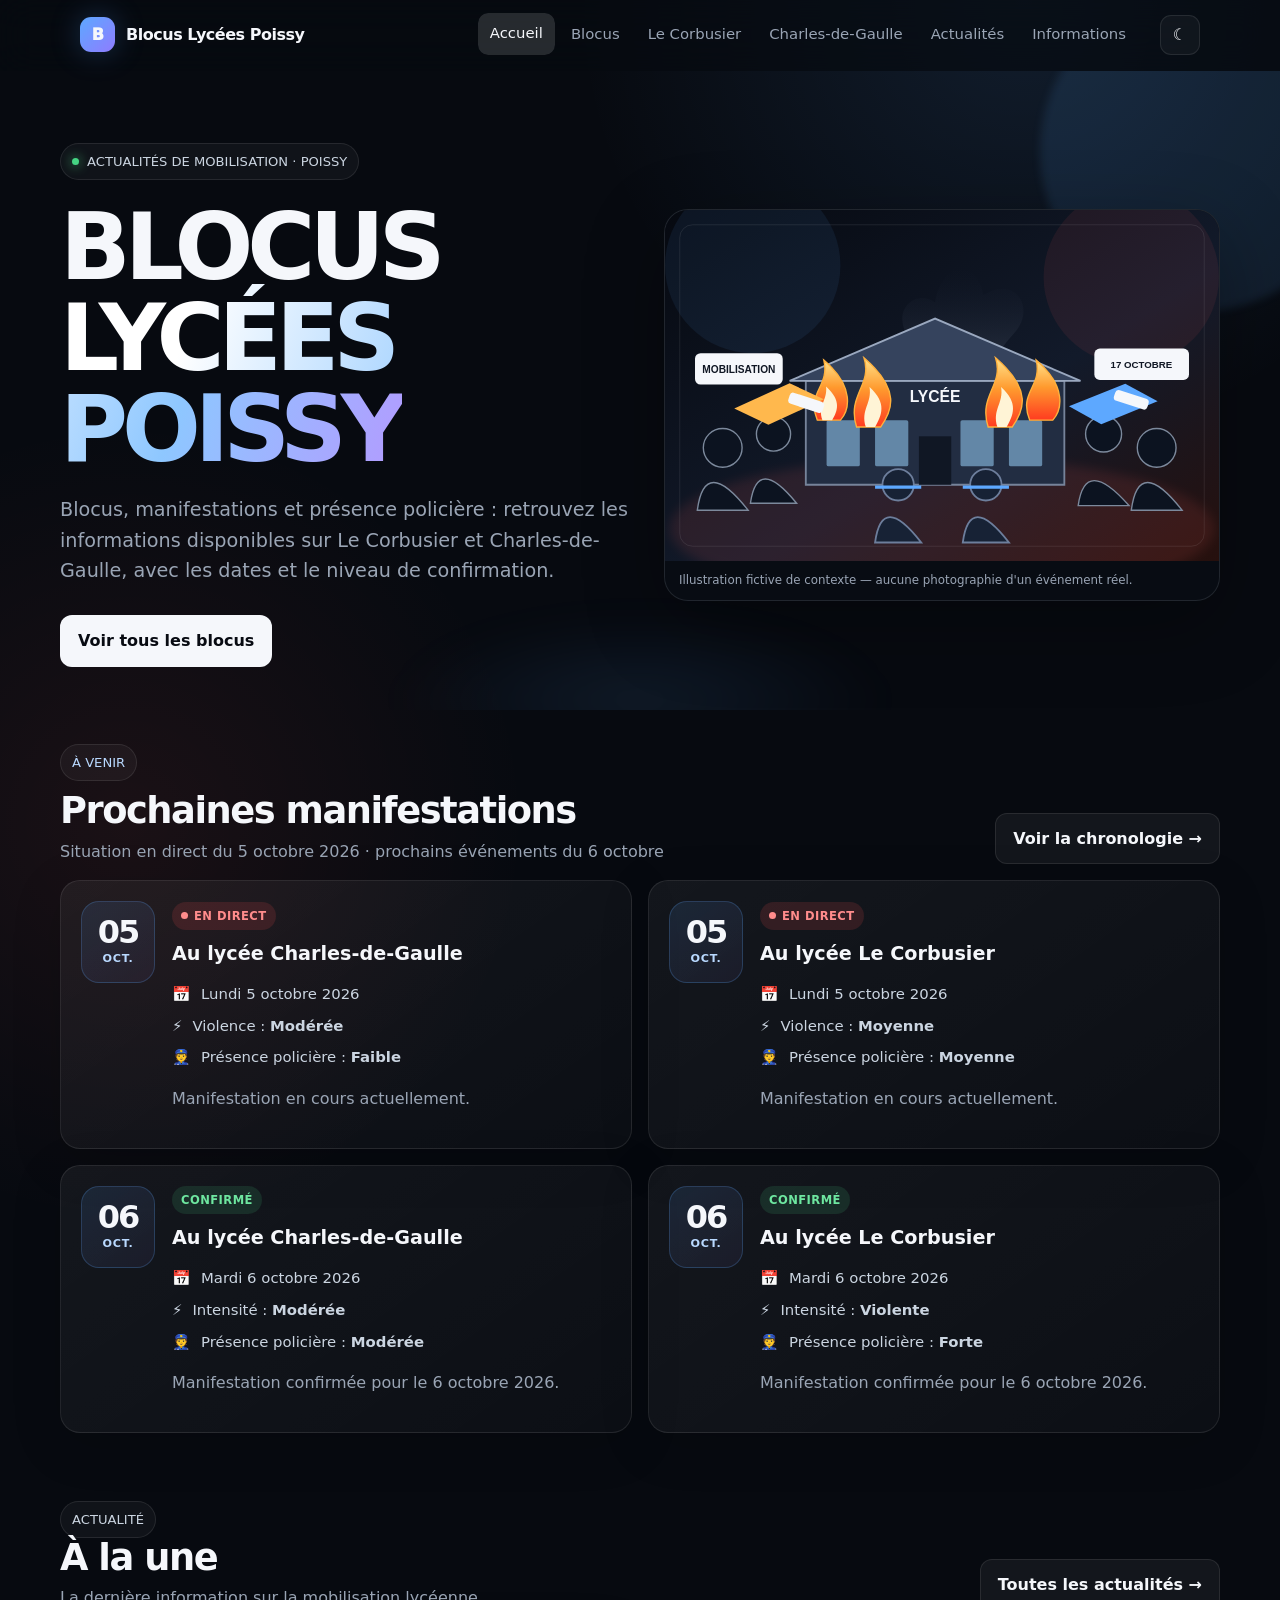
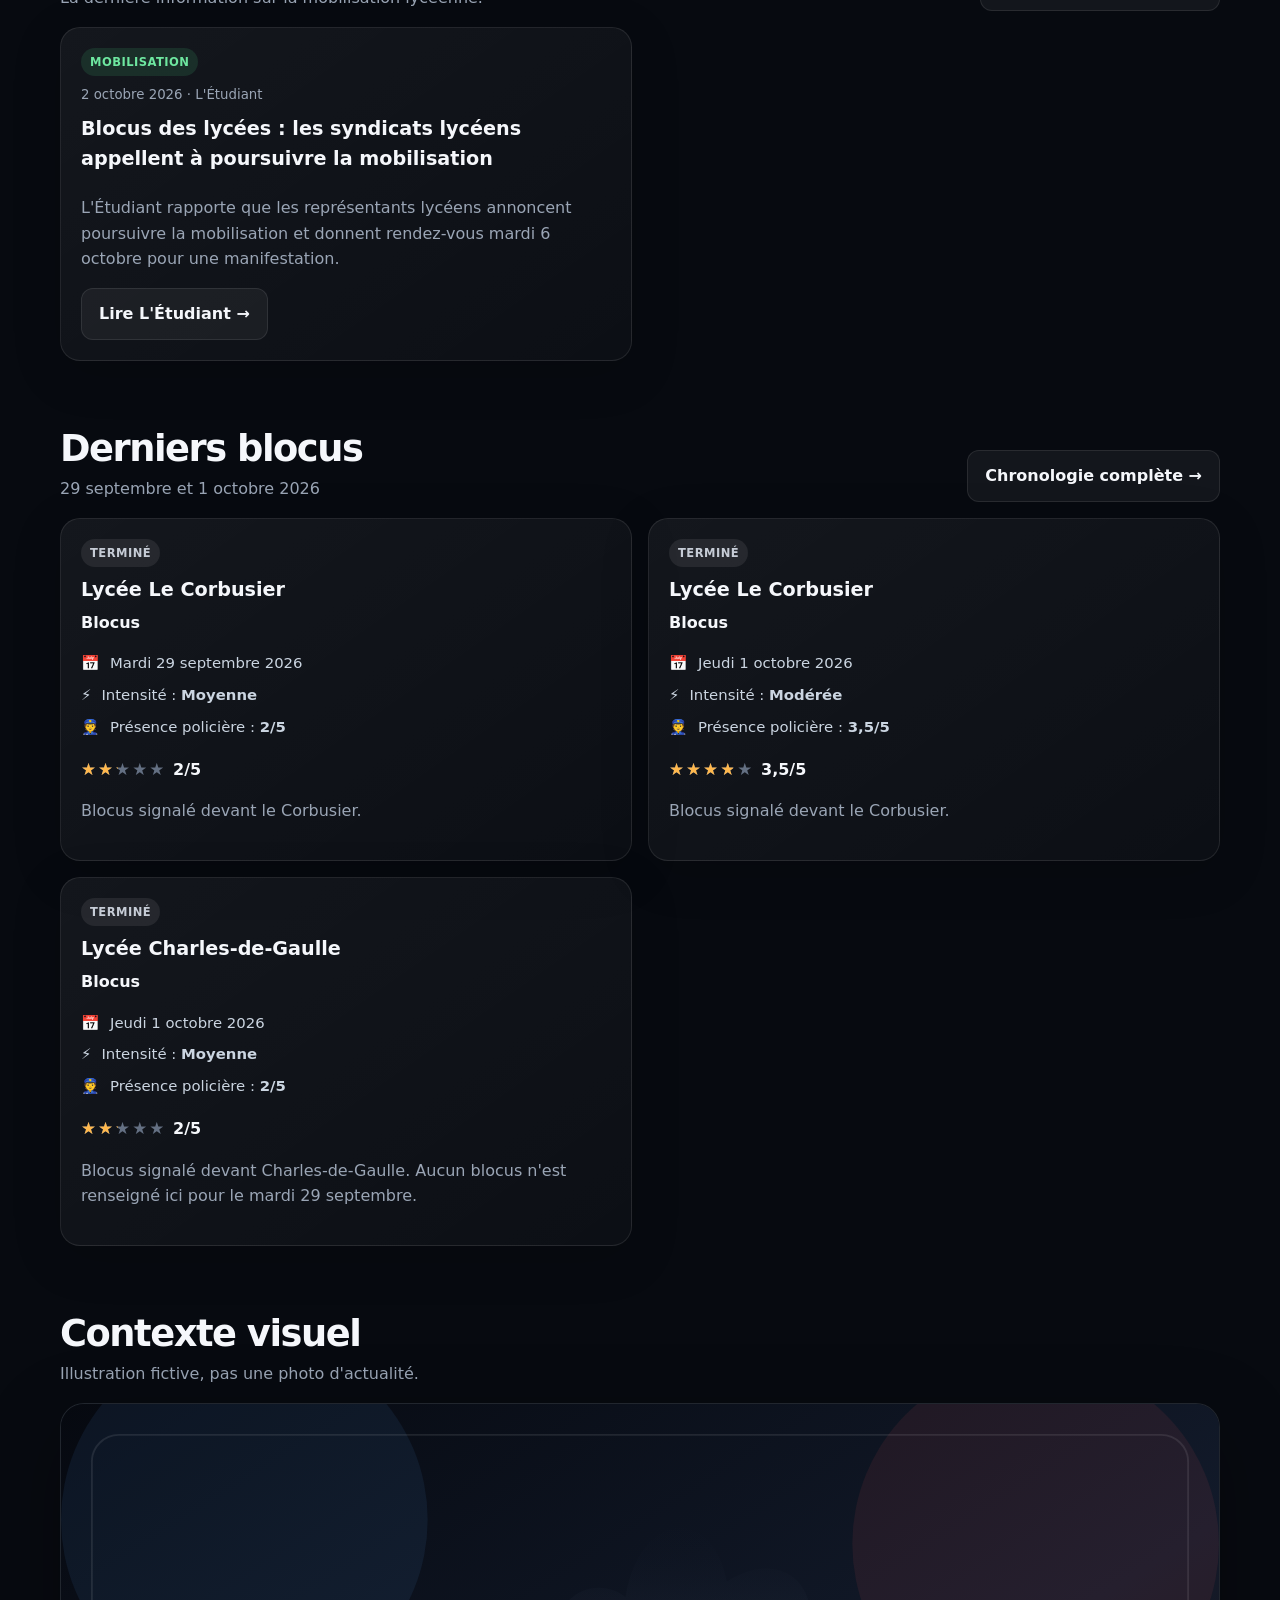
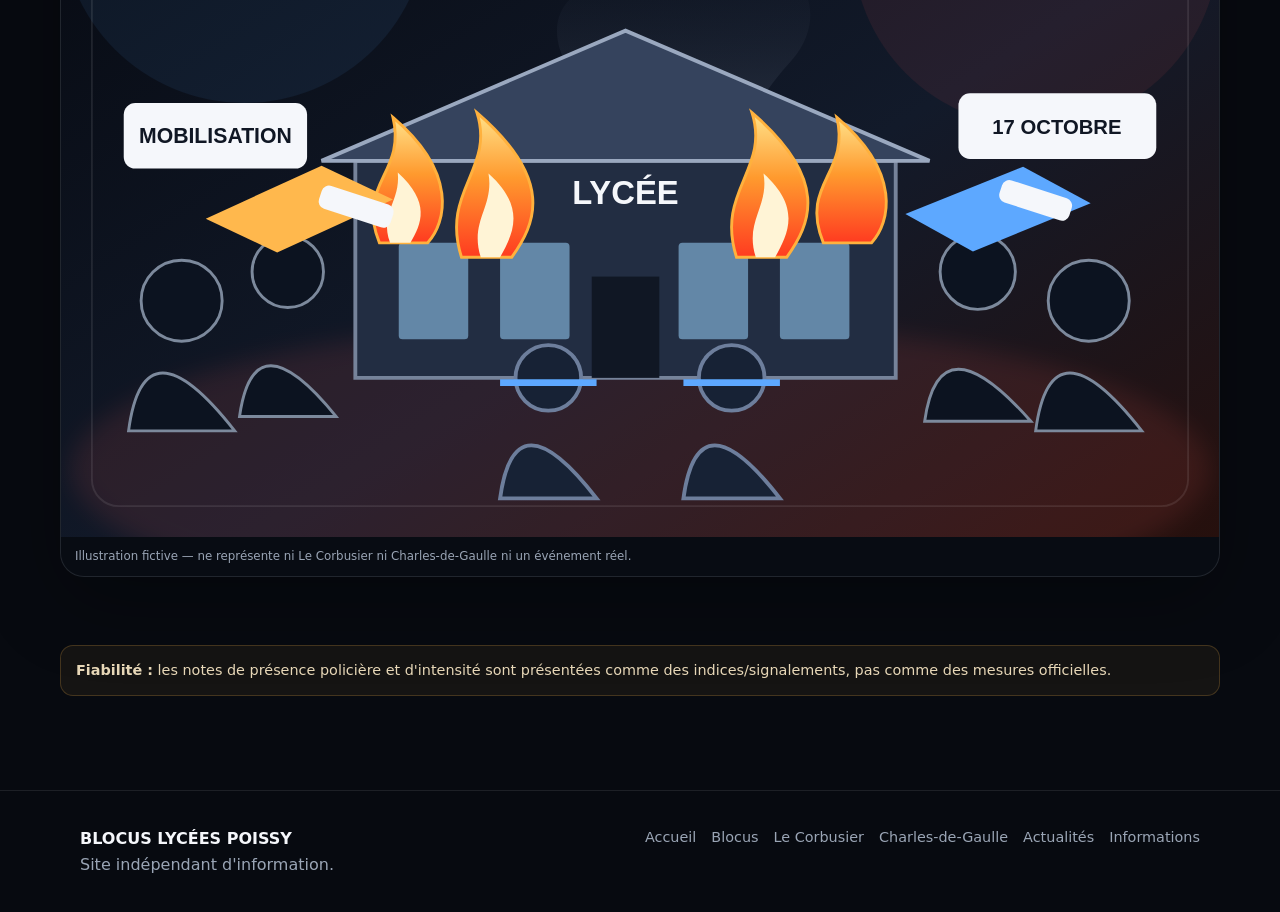
==== commit 47a61f76: "Mettre la violence du 5 octobre à modérée pour Charles-de-Gaulle" ====
--- a/index.html
+++ b/index.html
@@ -9,7 +9,7 @@
 </div><a class="btn" href="blocus.html">Voir la chronologie →</a>
 </div>
 <div class="upcoming-grid">
-<article class="card upcoming-card reveal"><div class="upcoming-date"><span class="day">05</span><span>OCT.</span></div><div class="upcoming-content"><span class="badge live">EN DIRECT</span><h3>Au lycée Charles-de-Gaulle</h3><div class="meta"><div>📅 <span>Lundi 5 octobre 2026</span></div><div>⚡ <span>Violence : <strong>Faible</strong></span></div><div>👮 <span>Présence policière : <strong>Faible</strong></span></div></div><p class="muted">Manifestation en cours actuellement.</p></div></article>
+<article class="card upcoming-card reveal"><div class="upcoming-date"><span class="day">05</span><span>OCT.</span></div><div class="upcoming-content"><span class="badge live">EN DIRECT</span><h3>Au lycée Charles-de-Gaulle</h3><div class="meta"><div>📅 <span>Lundi 5 octobre 2026</span></div><div>⚡ <span>Violence : <strong>Modérée</strong></span></div><div>👮 <span>Présence policière : <strong>Faible</strong></span></div></div><p class="muted">Manifestation en cours actuellement.</p></div></article>
 <article class="card upcoming-card reveal"><div class="upcoming-date"><span class="day">05</span><span>OCT.</span></div><div class="upcoming-content"><span class="badge live">EN DIRECT</span><h3>Au lycée Le Corbusier</h3><div class="meta"><div>📅 <span>Lundi 5 octobre 2026</span></div><div>⚡ <span>Violence : <strong>Moyenne</strong></span></div><div>👮 <span>Présence policière : <strong>Moyenne</strong></span></div></div><p class="muted">Manifestation en cours actuellement.</p></div></article>
 <article class="card upcoming-card reveal"><div class="upcoming-date"><span class="day">06</span><span>OCT.</span>
 </div><div class="upcoming-content"><span class="badge good">CONFIRMÉ</span><h3>Au lycée Charles-de-Gaulle</h3><div class="meta"><div>📅 <span>Mardi 6 octobre 2026</span>
--- a/assets/style.css
+++ b/assets/style.css
@@ -3,7 +3,7 @@
 .site-header{position:sticky;top:0;z-index:20;border-bottom:1px solid transparent;background:rgba(7,10,16,.7);backdrop-filter:blur(18px);transition:.25s}.site-header.scrolled{border-color:var(--line)}.nav{max-width:var(--max);margin:auto;padding:14px 20px;display:flex;align-items:center;gap:22px}.brand{display:flex;align-items:center;gap:11px;font-weight:850;letter-spacing:-.03em}.brand-mark{width:35px;height:35px;border-radius:11px;background:linear-gradient(135deg,var(--accent),#8f7cff);display:grid;place-items:center;box-shadow:0 0 30px rgba(93,168,255,.25)}.brand-mark:after{content:"B";font-weight:950}.nav-links{display:flex;gap:4px;margin-left:auto}.nav-links a{padding:9px 12px;border-radius:10px;color:var(--muted);font-size:.93rem}.nav-links a:hover,.nav-links a.active{color:var(--text);background:rgba(255,255,255,.06)}.nav-actions{display:flex;gap:8px}.icon-btn,.menu-btn{width:40px;height:40px;border:1px solid var(--line);border-radius:11px;background:rgba(255,255,255,.04);color:var(--text)}.menu-btn{display:none}
 main{min-height:calc(100vh - 80px)}.container{width:min(var(--max),calc(100% - 32px));margin:auto}.hero{position:relative;overflow:hidden;padding:56px 0 44px}.hero:before,.hero:after{content:"";position:absolute;border-radius:999px;filter:blur(4px);pointer-events:none}.hero:before{width:320px;height:320px;background:rgba(93,168,255,.11);right:-80px;top:-80px}.hero:after{width:220px;height:220px;background:rgba(255,95,86,.08);left:-90px;bottom:-80px}.eyebrow{display:inline-flex;align-items:center;gap:8px;border:1px solid var(--line);background:rgba(255,255,255,.04);border-radius:999px;padding:7px 11px;color:#cbd5e1;font-size:.82rem}.dot{width:7px;height:7px;border-radius:50%;background:var(--good);box-shadow:0 0 12px var(--good)}h1{font-size:clamp(2.5rem,8vw,5.8rem);line-height:.98;letter-spacing:-.065em;max-width:900px;margin:22px 0 20px}h1 span{background:linear-gradient(110deg,#fff 20%,#8ec7ff 65%,#b39aff);-webkit-background-clip:text;background-clip:text;color:transparent}.hero p{font-size:clamp(1rem,2vw,1.2rem);color:var(--muted);max-width:700px}.actions{display:flex;flex-wrap:wrap;gap:11px;margin-top:28px}.btn{border:1px solid var(--line);padding:12px 17px;border-radius:12px;background:rgba(255,255,255,.05);font-weight:750;transition:.2s}.btn.primary{background:var(--text);color:#080b12;border-color:transparent}.btn:hover{transform:translateY(-2px);border-color:rgba(255,255,255,.2)}
 .section{padding:34px 0}.section-head{display:flex;justify-content:space-between;align-items:end;gap:20px;margin-bottom:16px}.section h2{font-size:clamp(1.65rem,4vw,2.3rem);line-height:1.1;letter-spacing:-.04em;margin:0}.section-head p{margin:7px 0 0;color:var(--muted)}.grid{display:grid;grid-template-columns:repeat(2,minmax(0,1fr));gap:16px}.grid.three{grid-template-columns:repeat(3,minmax(0,1fr))}
-.card{background:linear-gradient(145deg,rgba(255,255,255,.055),rgba(255,255,255,.025));border:1px solid var(--line);border-radius:20px;padding:20px;box-shadow:0 12px 50px rgba(0,0,0,.16);transition:transform .25s,border-color .25s,background .25s}.card:hover{transform:translateY(-4px);border-color:rgba(93,168,255,.28);background:rgba(255,255,255,.06)}.card-top{display:flex;justify-content:space-between;gap:12px}.card h3{margin:8px 0 4px;font-size:1.2rem}.muted{color:var(--muted)}.meta{display:grid;gap:8px;margin:17px 0;color:#cbd5e1;font-size:.93rem}.meta div{display:flex;gap:10px}.badge{display:inline-flex;align-items:center;width:max-content;border-radius:999px;padding:5px 9px;font-size:.72rem;font-weight:900;letter-spacing:.04em}.badge.good{background:rgba(69,212,131,.13);color:#6ee7a0}.badge.warn{background:rgba(255,184,77,.13);color:#ffc66d}.badge.red{background:rgba(255,98,98,.13);color:#ff8b8b}.badge.gray{background:rgba(255,255,255,.08);color:#c6ccd6}.badge.violet{background:rgba(181,140,255,.13);color:#c6aaff}.notice{border:1px solid rgba(255,184,77,.2);background:rgba(255,184,77,.06);padding:13px 15px;border-radius:13px;color:#e7d7b7;font-size:.9rem}.toolbar{display:flex;flex-wrap:wrap;gap:10px;margin:18px 0}.field{border:1px solid var(--line);background:rgba(255,255,255,.045);color:var(--text);border-radius:11px;padding:11px 12px;min-width:160px;outline:none}.field:focus{border-color:rgba(93,168,255,.6);box-shadow:0 0 0 3px rgba(93,168,255,.1)}.search{flex:1;min-width:230px}
+.card{background:linear-gradient(145deg,rgba(255,255,255,.055),rgba(255,255,255,.025));border:1px solid var(--line);border-radius:20px;padding:20px;box-shadow:0 12px 50px rgba(0,0,0,.16);transition:transform .25s,border-color .25s,background .25s}.card:hover{transform:translateY(-4px);border-color:rgba(93,168,255,.28);background:rgba(255,255,255,.06)}.card-top{display:flex;justify-content:space-between;gap:12px}.card h3{margin:8px 0 4px;font-size:1.2rem}.muted{color:var(--muted)}.meta{display:grid;gap:8px;margin:17px 0;color:#cbd5e1;font-size:.93rem}.meta div{display:flex;gap:10px}.badge{display:inline-flex;align-items:center;width:max-content;border-radius:999px;padding:5px 9px;font-size:.72rem;font-weight:900;letter-spacing:.04em}.badge.good{background:rgba(69,212,131,.13);color:#6ee7a0}.badge.warn{background:rgba(255,184,77,.13);color:#ffc66d}.badge.red{background:rgba(255,98,98,.13);color:#ff8b8b}.badge.gray{background:rgba(255,255,255,.08);color:#c6ccd6}.badge.live{background:rgba(255,82,82,.14);color:#ff8c8c;position:relative}.badge.live::before{content:"";width:7px;height:7px;border-radius:50%;background:currentColor;margin-right:6px;box-shadow:0 0 0 0 currentColor;animation:livePulse 1.5s ease-out infinite}@keyframes livePulse{0%{box-shadow:0 0 0 0 rgba(255,82,82,.55)}70%{box-shadow:0 0 0 7px rgba(255,82,82,0)}100%{box-shadow:0 0 0 0 rgba(255,82,82,0)}}.badge.violet{background:rgba(181,140,255,.13);color:#c6aaff}.notice{border:1px solid rgba(255,184,77,.2);background:rgba(255,184,77,.06);padding:13px 15px;border-radius:13px;color:#e7d7b7;font-size:.9rem}.toolbar{display:flex;flex-wrap:wrap;gap:10px;margin:18px 0}.field{border:1px solid var(--line);background:rgba(255,255,255,.045);color:var(--text);border-radius:11px;padding:11px 12px;min-width:160px;outline:none}.field:focus{border-color:rgba(93,168,255,.6);box-shadow:0 0 0 3px rgba(93,168,255,.1)}.search{flex:1;min-width:230px}
 .page-hero{padding:44px 0 18px}.page-hero h1{font-size:clamp(2.2rem,6vw,4.3rem);margin-bottom:12px}.timeline{position:relative;display:grid;gap:14px}.timeline:before{content:"";position:absolute;left:11px;top:8px;bottom:8px;width:1px;background:var(--line)}.timeline-item{position:relative;padding-left:38px}.timeline-dot{position:absolute;left:6px;top:9px;width:11px;height:11px;border:3px solid var(--bg);background:var(--accent);border-radius:50%}.empty{padding:34px;text-align:center;border:1px dashed var(--line);border-radius:18px;color:var(--muted)}
 footer{border-top:1px solid var(--line);margin-top:60px}.footer-inner{max-width:var(--max);margin:auto;padding:35px 20px;display:flex;justify-content:space-between;gap:20px;flex-wrap:wrap}.footer-links{display:flex;gap:15px;flex-wrap:wrap;color:var(--muted);font-size:.9rem}
 .reveal{opacity:0;transform:translateY(16px);transition:opacity .6s ease,transform .6s ease}.reveal.visible{opacity:1;transform:none}
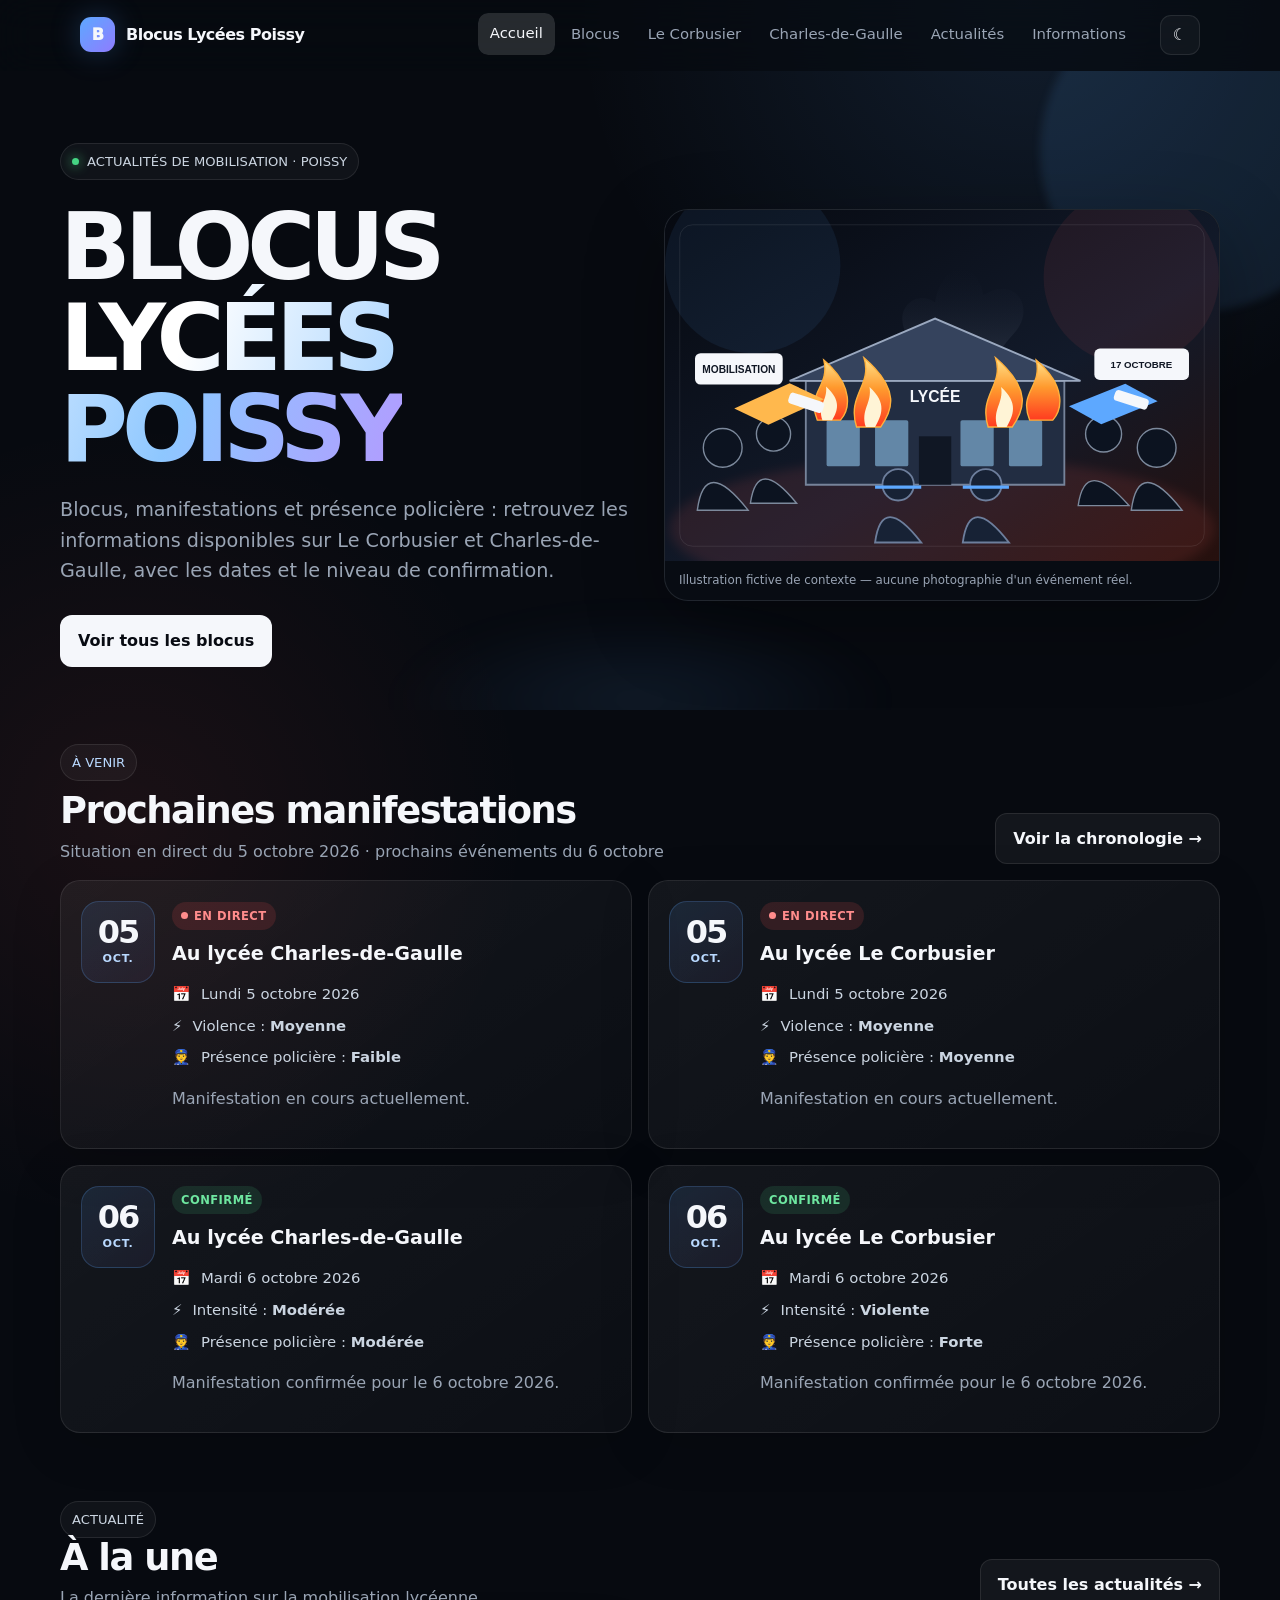
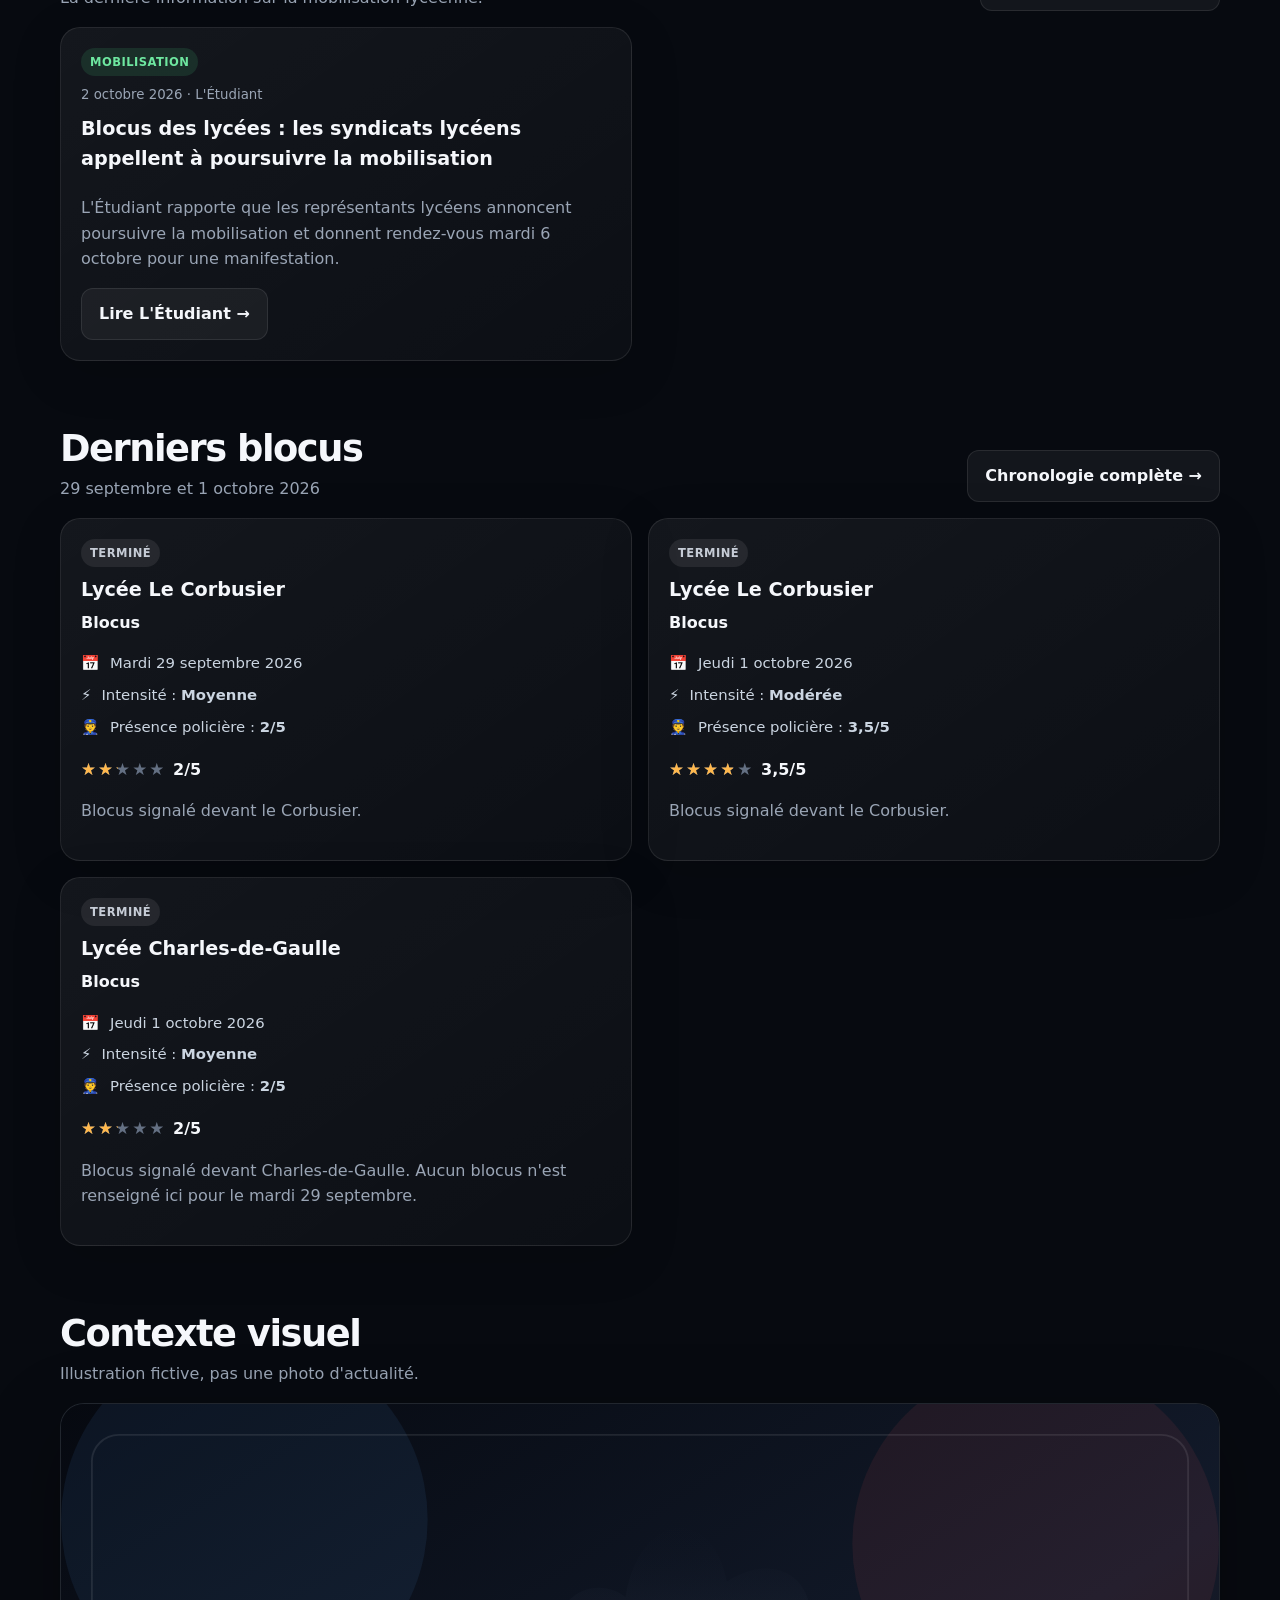
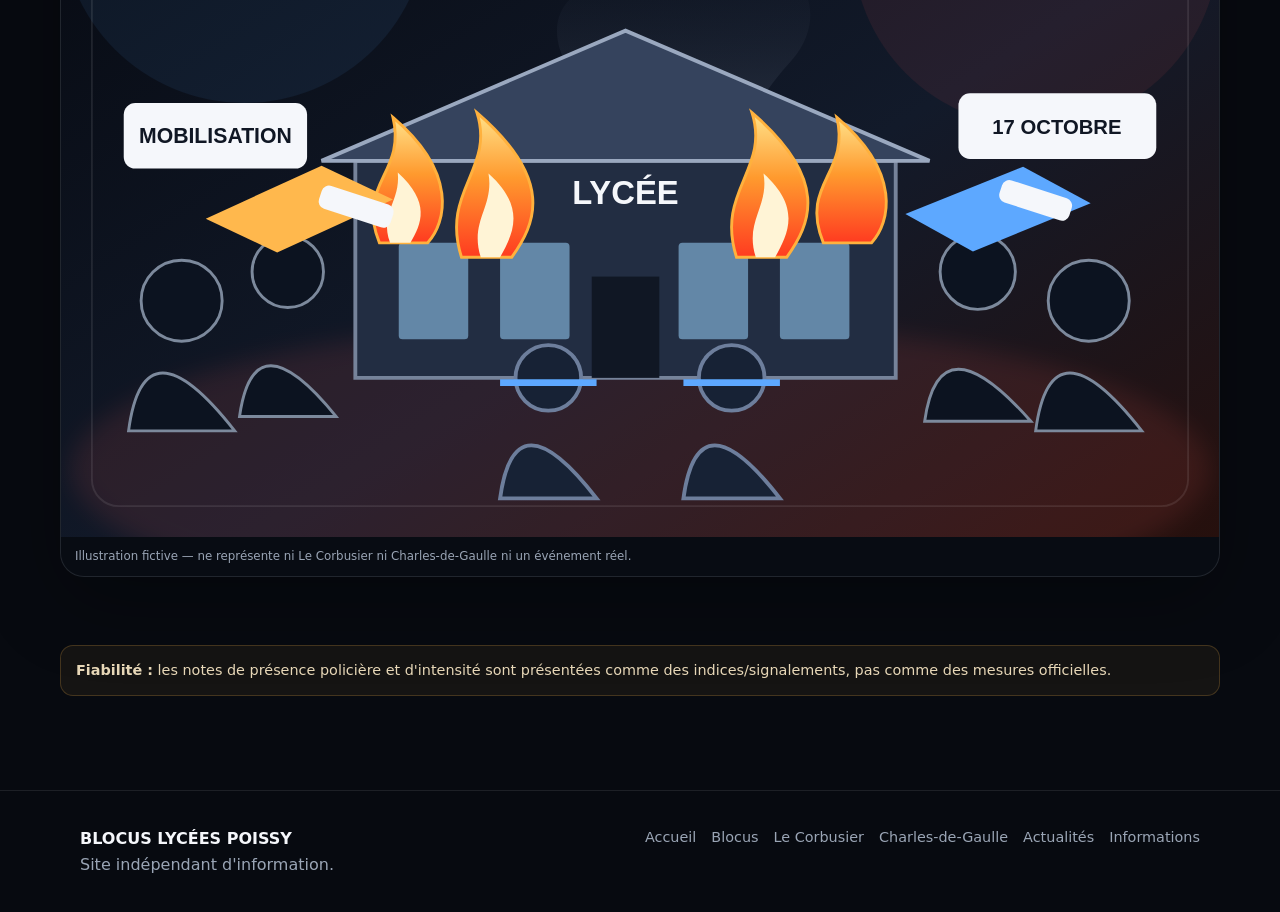
==== commit e005d33d: "Passer la violence du 5 octobre à moyenne" ====
--- a/index.html
+++ b/index.html
@@ -9,7 +9,7 @@
 </div><a class="btn" href="blocus.html">Voir la chronologie →</a>
 </div>
 <div class="upcoming-grid">
-<article class="card upcoming-card reveal"><div class="upcoming-date"><span class="day">05</span><span>OCT.</span></div><div class="upcoming-content"><span class="badge live">EN DIRECT</span><h3>Au lycée Charles-de-Gaulle</h3><div class="meta"><div>📅 <span>Lundi 5 octobre 2026</span></div><div>⚡ <span>Violence : <strong>Modérée</strong></span></div><div>👮 <span>Présence policière : <strong>Faible</strong></span></div></div><p class="muted">Manifestation en cours actuellement.</p></div></article>
+<article class="card upcoming-card reveal"><div class="upcoming-date"><span class="day">05</span><span>OCT.</span></div><div class="upcoming-content"><span class="badge live">EN DIRECT</span><h3>Au lycée Charles-de-Gaulle</h3><div class="meta"><div>📅 <span>Lundi 5 octobre 2026</span></div><div>⚡ <span>Violence : <strong>Moyenne</strong></span></div><div>👮 <span>Présence policière : <strong>Faible</strong></span></div></div><p class="muted">Manifestation en cours actuellement.</p></div></article>
 <article class="card upcoming-card reveal"><div class="upcoming-date"><span class="day">05</span><span>OCT.</span></div><div class="upcoming-content"><span class="badge live">EN DIRECT</span><h3>Au lycée Le Corbusier</h3><div class="meta"><div>📅 <span>Lundi 5 octobre 2026</span></div><div>⚡ <span>Violence : <strong>Moyenne</strong></span></div><div>👮 <span>Présence policière : <strong>Moyenne</strong></span></div></div><p class="muted">Manifestation en cours actuellement.</p></div></article>
 <article class="card upcoming-card reveal"><div class="upcoming-date"><span class="day">06</span><span>OCT.</span>
 </div><div class="upcoming-content"><span class="badge good">CONFIRMÉ</span><h3>Au lycée Charles-de-Gaulle</h3><div class="meta"><div>📅 <span>Mardi 6 octobre 2026</span>
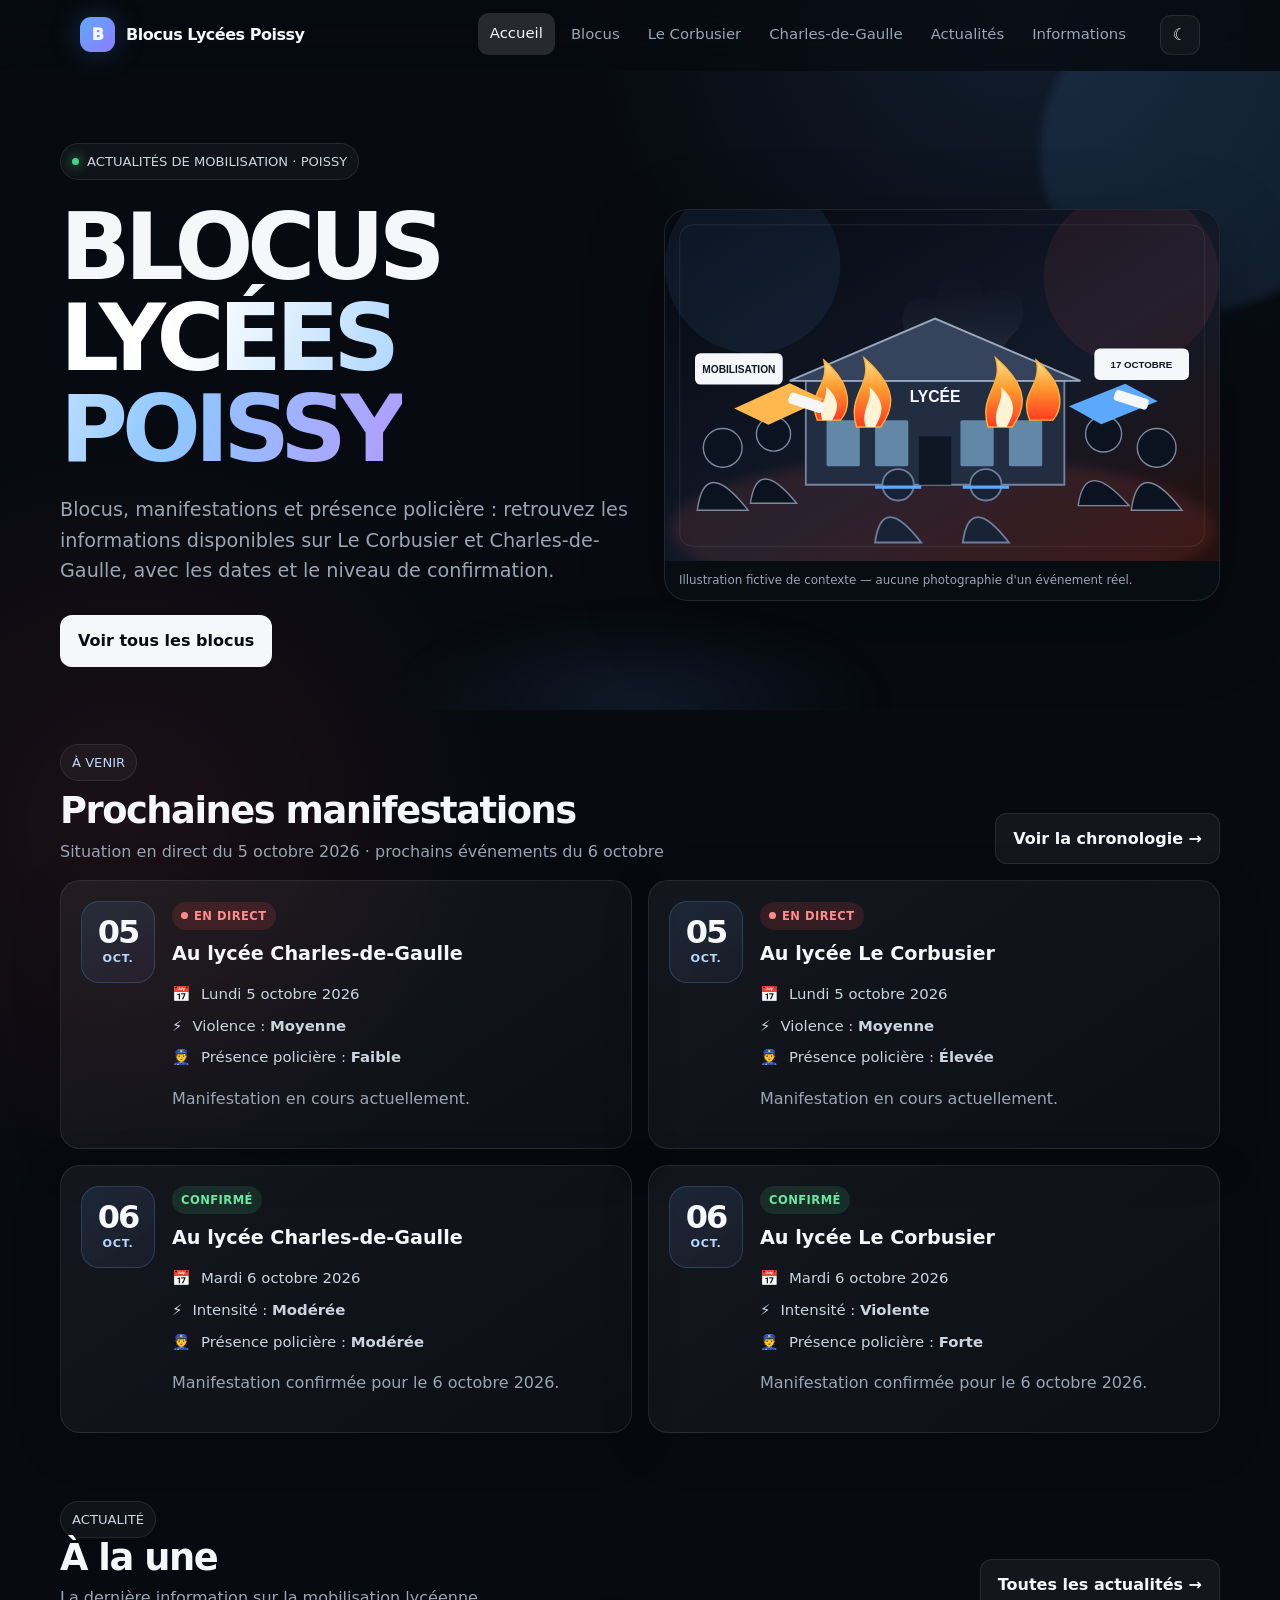
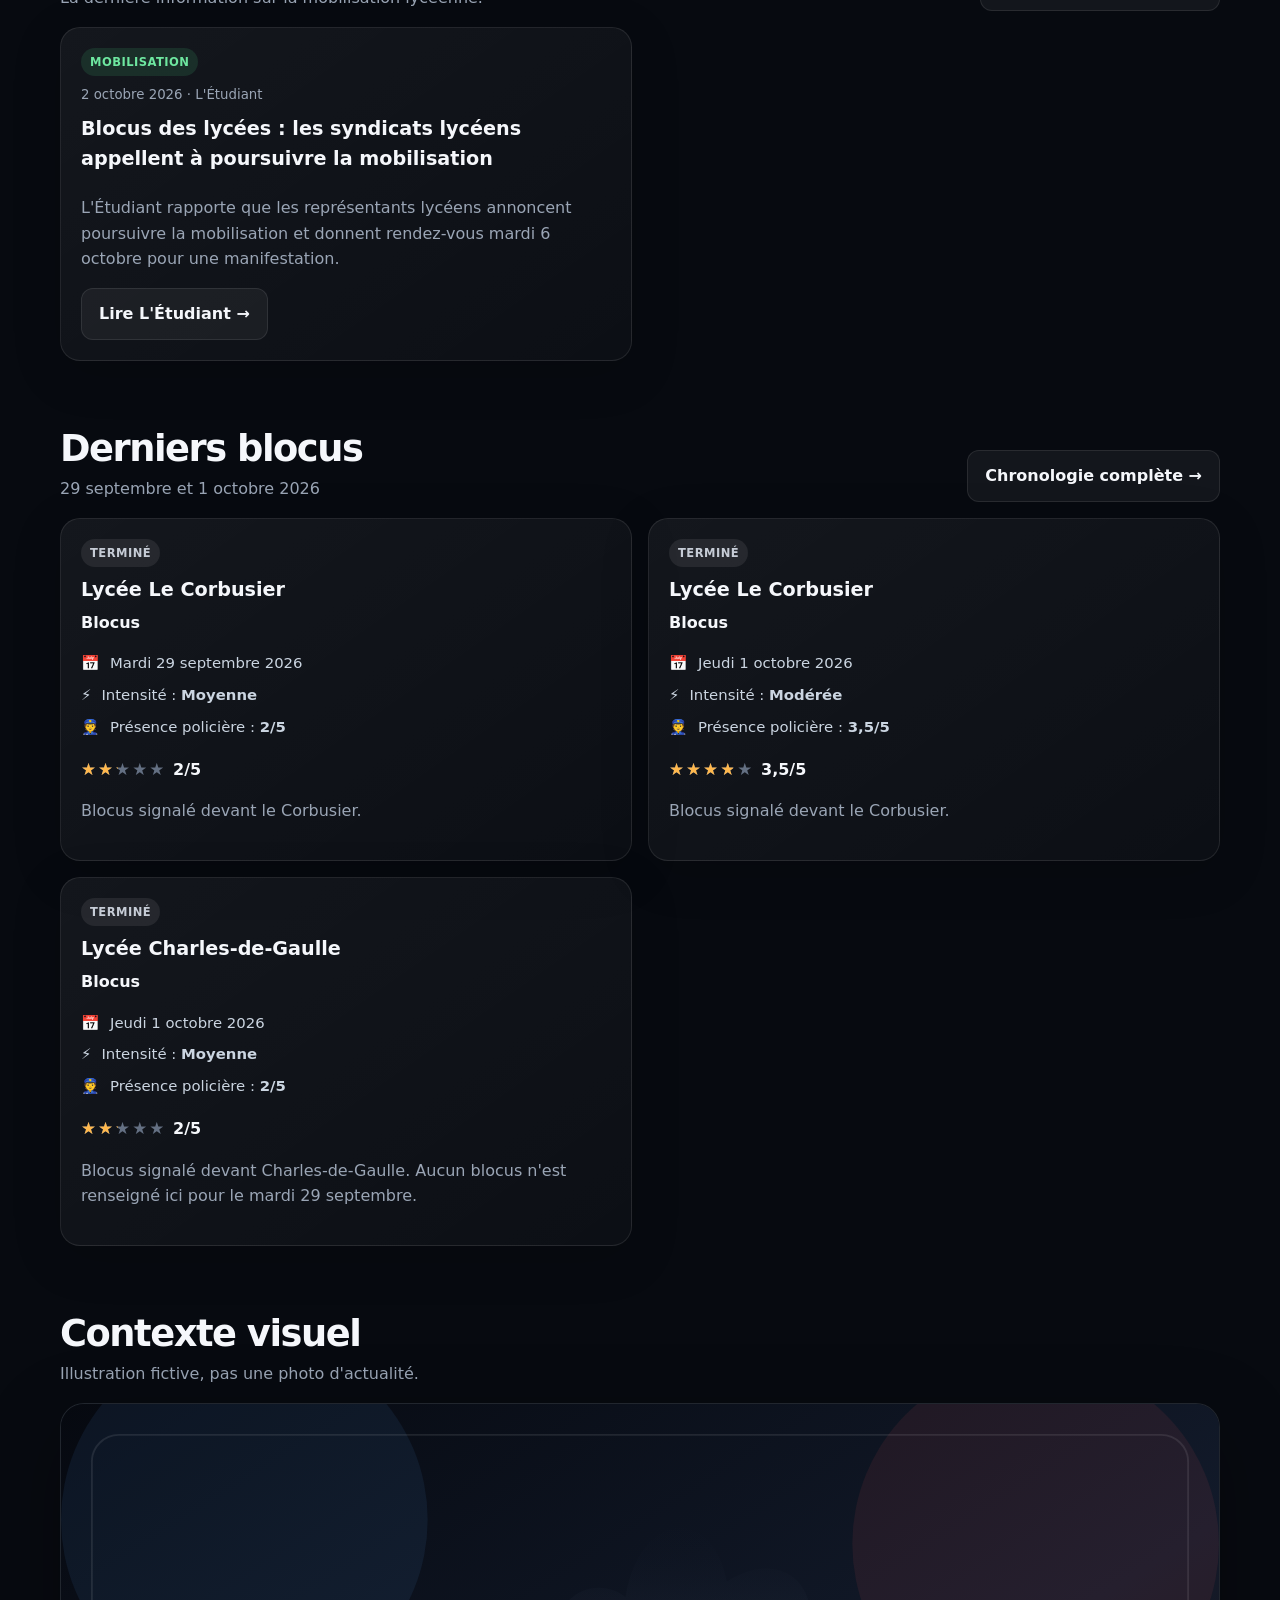
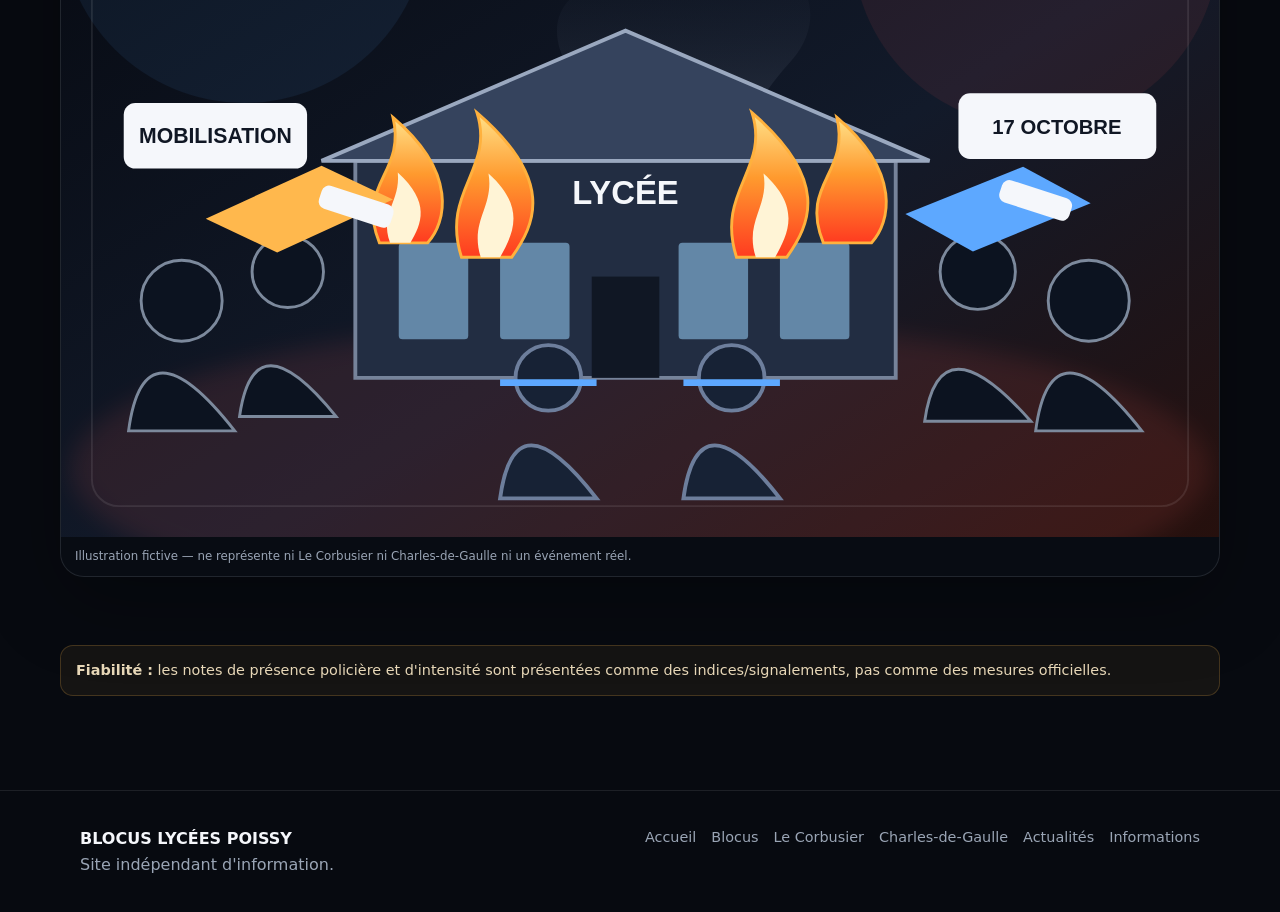
==== commit 5a3e6294: "Mettre la présence policière élevée au Corbusier le 5 octobre" ====
--- a/index.html
+++ b/index.html
@@ -10,7 +10,7 @@
 </div>
 <div class="upcoming-grid">
 <article class="card upcoming-card reveal"><div class="upcoming-date"><span class="day">05</span><span>OCT.</span></div><div class="upcoming-content"><span class="badge live">EN DIRECT</span><h3>Au lycée Charles-de-Gaulle</h3><div class="meta"><div>📅 <span>Lundi 5 octobre 2026</span></div><div>⚡ <span>Violence : <strong>Moyenne</strong></span></div><div>👮 <span>Présence policière : <strong>Faible</strong></span></div></div><p class="muted">Manifestation en cours actuellement.</p></div></article>
-<article class="card upcoming-card reveal"><div class="upcoming-date"><span class="day">05</span><span>OCT.</span></div><div class="upcoming-content"><span class="badge live">EN DIRECT</span><h3>Au lycée Le Corbusier</h3><div class="meta"><div>📅 <span>Lundi 5 octobre 2026</span></div><div>⚡ <span>Violence : <strong>Moyenne</strong></span></div><div>👮 <span>Présence policière : <strong>Moyenne</strong></span></div></div><p class="muted">Manifestation en cours actuellement.</p></div></article>
+<article class="card upcoming-card reveal"><div class="upcoming-date"><span class="day">05</span><span>OCT.</span></div><div class="upcoming-content"><span class="badge live">EN DIRECT</span><h3>Au lycée Le Corbusier</h3><div class="meta"><div>📅 <span>Lundi 5 octobre 2026</span></div><div>⚡ <span>Violence : <strong>Moyenne</strong></span></div><div>👮 <span>Présence policière : <strong>Élevée</strong></span></div></div><p class="muted">Manifestation en cours actuellement.</p></div></article>
 <article class="card upcoming-card reveal"><div class="upcoming-date"><span class="day">06</span><span>OCT.</span>
 </div><div class="upcoming-content"><span class="badge good">CONFIRMÉ</span><h3>Au lycée Charles-de-Gaulle</h3><div class="meta"><div>📅 <span>Mardi 6 octobre 2026</span>
 </div><div>⚡ <span>Intensité : <strong>Modérée</strong></span>
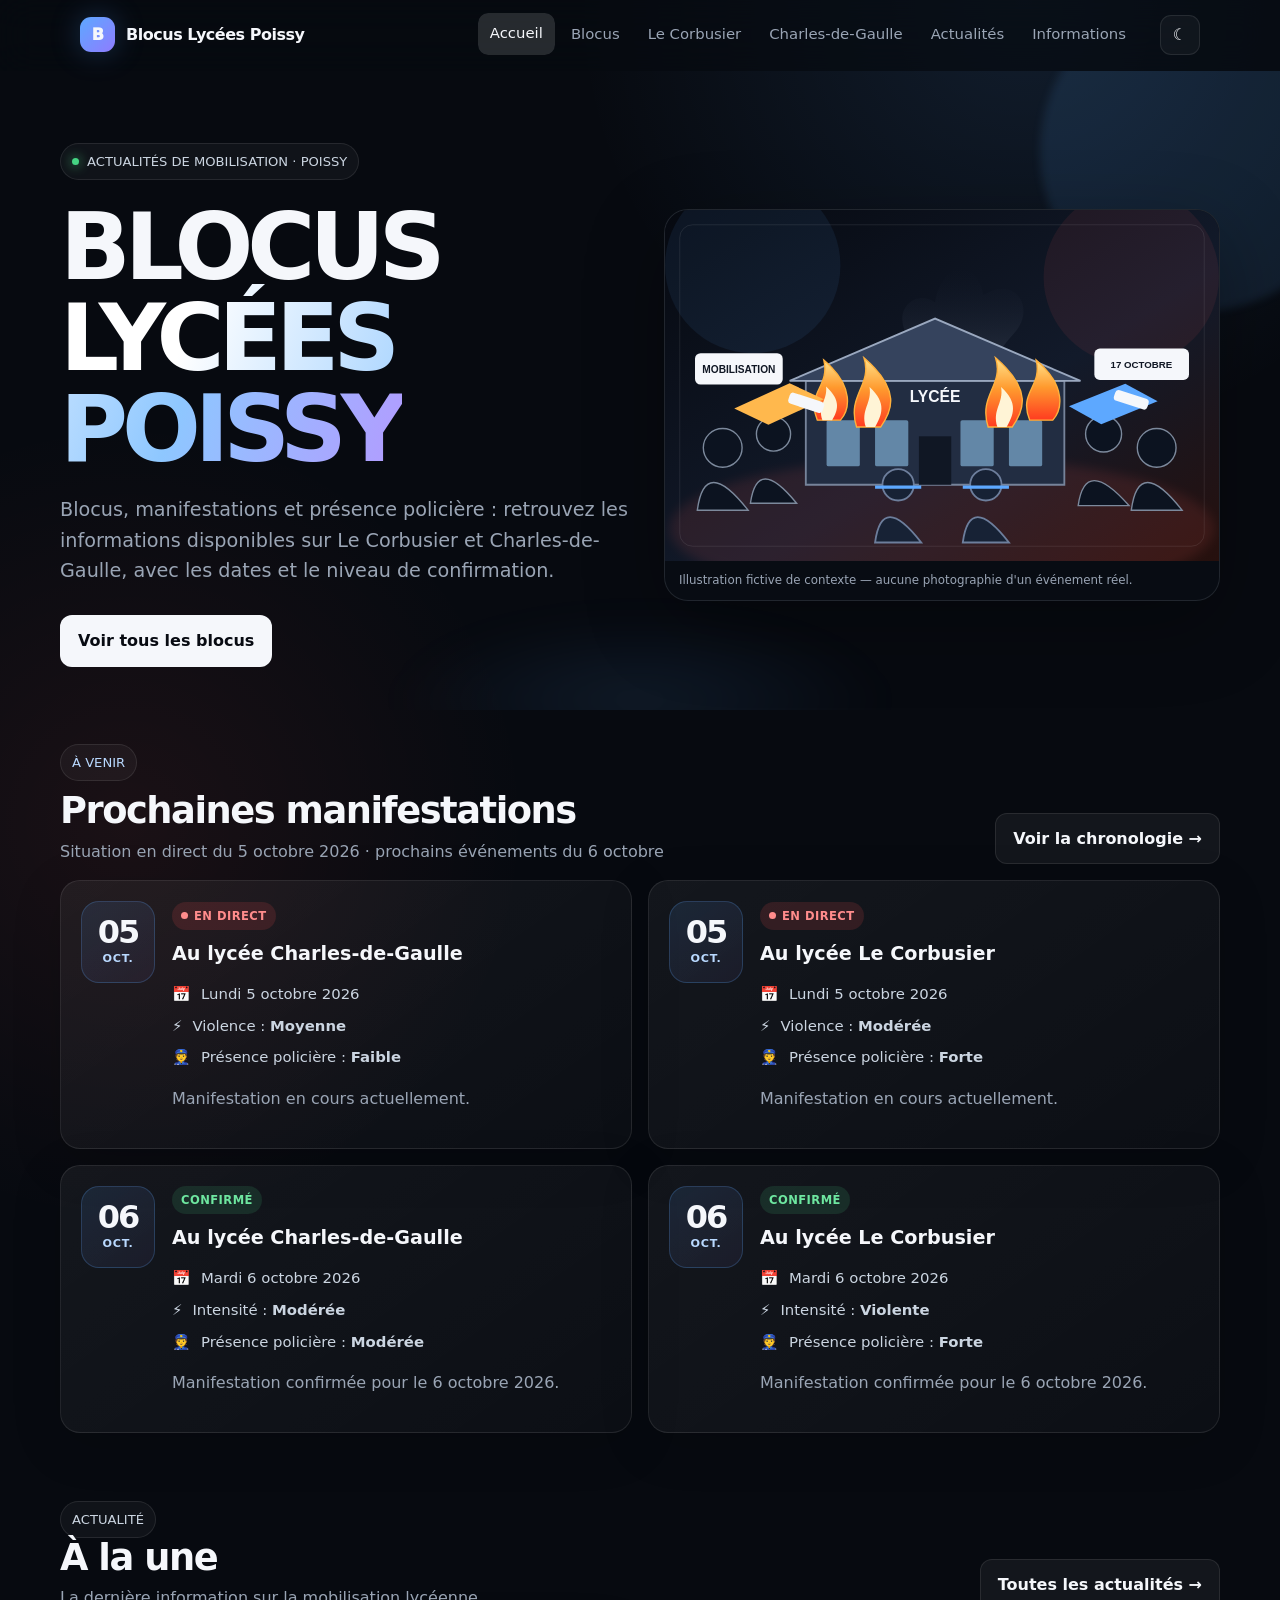
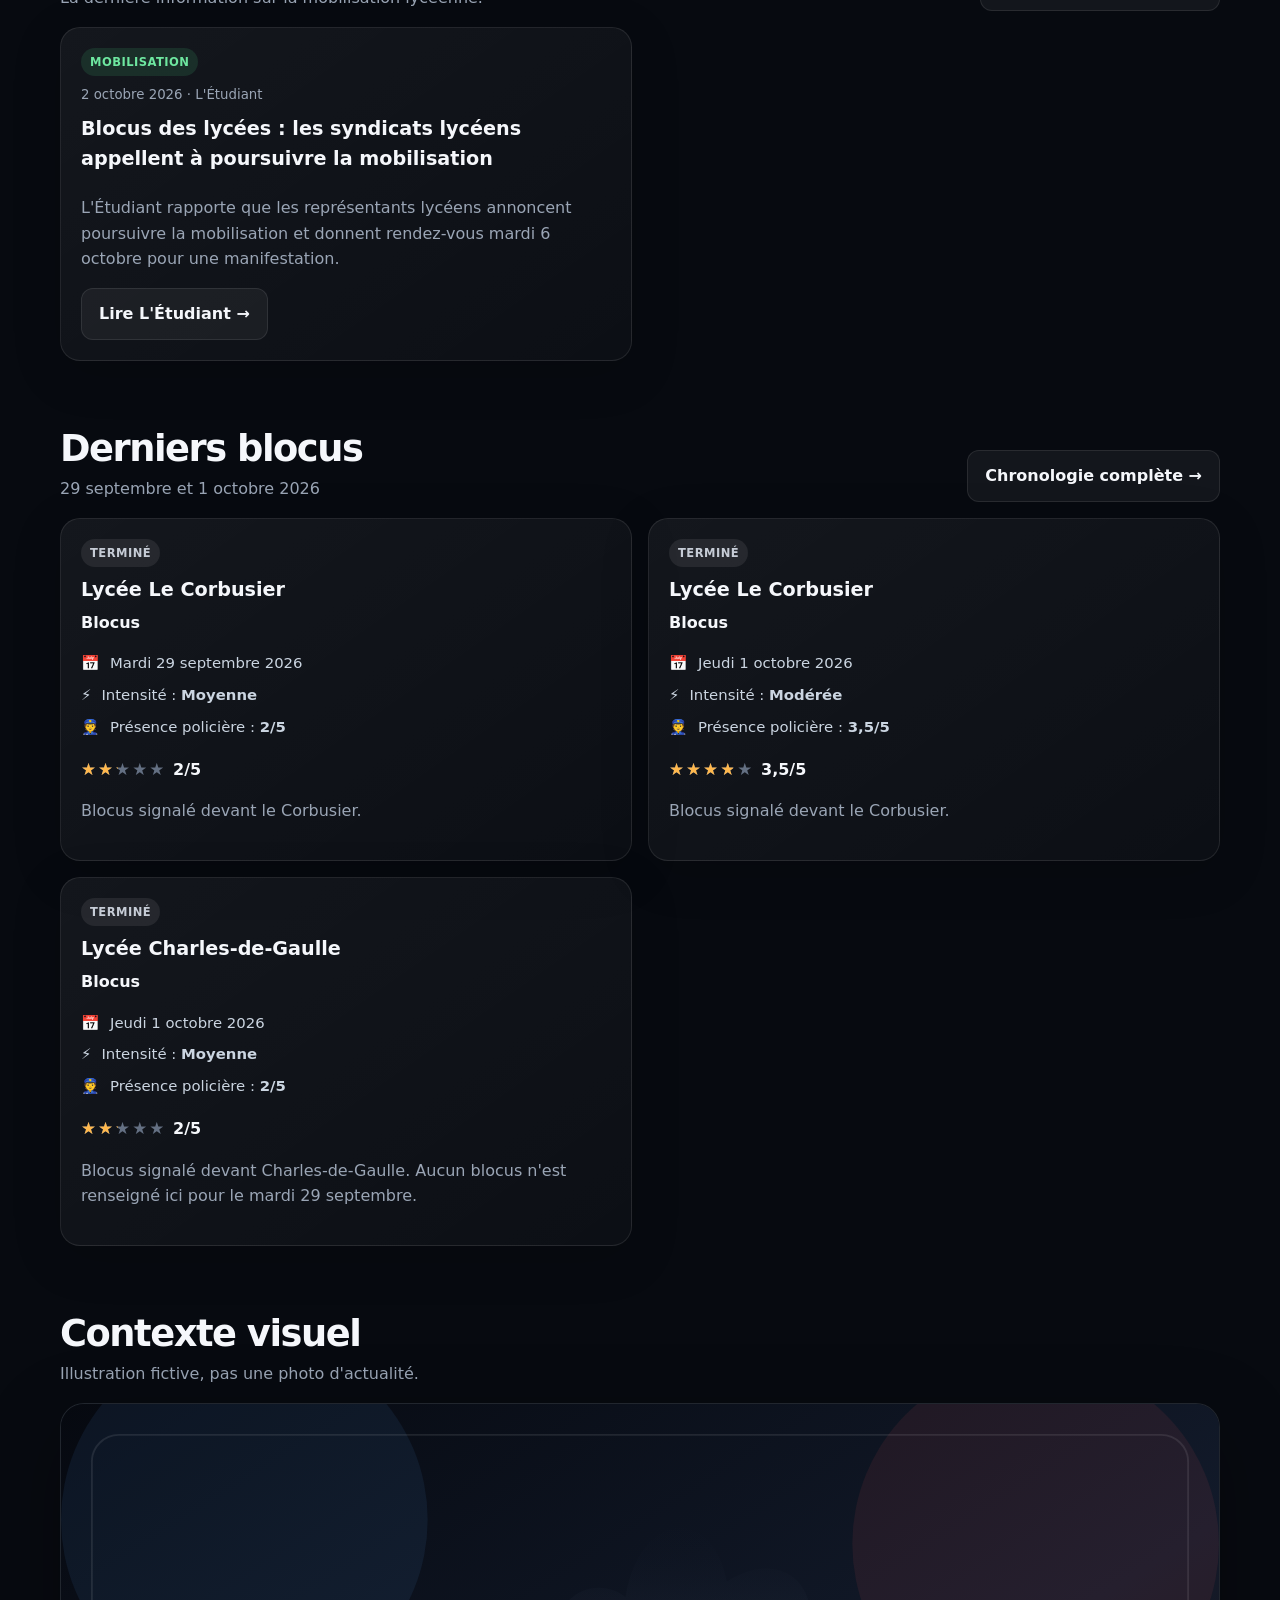
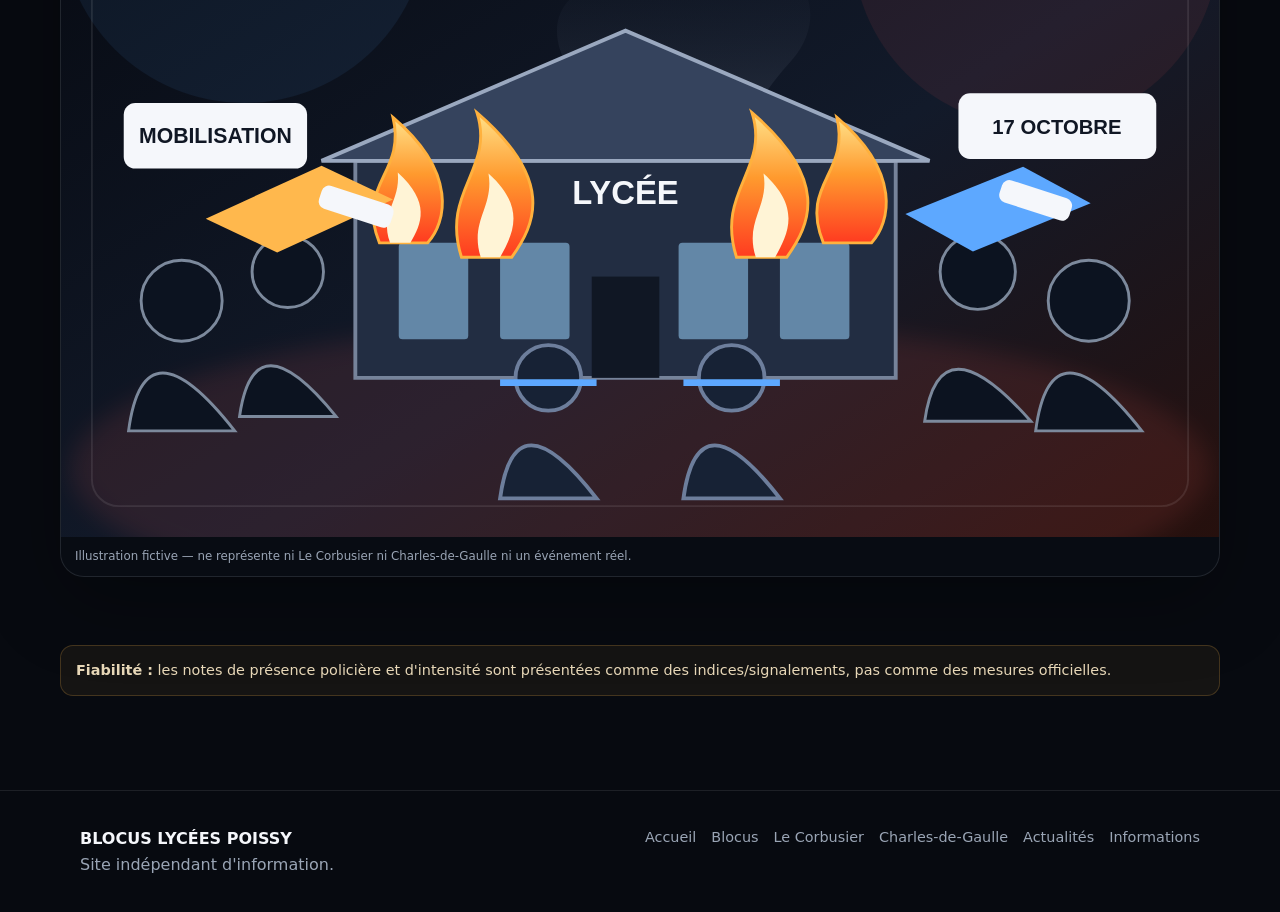
==== commit 765ca31f: "Actualiser le cache et les données du 5 octobre" ====
--- a/index.html
+++ b/index.html
@@ -1,4 +1,4 @@
-<!doctype html><html lang="fr"><head><meta charset="utf-8"><meta name="viewport" content="width=device-width,initial-scale=1,viewport-fit=cover"><title>Blocus Lycées Poissy — Informations Le Corbusier & Charles-de-Gaulle</title><meta name="description" content="Blocus, manifestations et informations publiques concernant les lycées Le Corbusier et Charles-de-Gaulle à Poissy."><meta name="theme-color" content="#080b12"><link rel="icon" href="assets/favicon.svg"><link rel="stylesheet" href="assets/style.css?v=20261005-01"></head><body data-page="home"><header class="site-header"><nav class="nav" aria-label="Navigation principale"><a class="brand" href="index.html"><span class="brand-mark" aria-hidden="true"></span><span>Blocus Lycées Poissy</span></a><div class="nav-links" id="nav"><a class="active" href="index.html">Accueil</a><a class="" href="blocus.html">Blocus</a><a class="" href="lycee/le-corbusier.html">Le Corbusier</a><a class="" href="lycee/charles-de-gaulle.html">Charles-de-Gaulle</a><a class="" href="actualites.html">Actualités</a><a class="" href="informations.html">Informations</a>
+<!doctype html><html lang="fr"><head><meta charset="utf-8"><meta name="viewport" content="width=device-width,initial-scale=1,viewport-fit=cover"><title>Blocus Lycées Poissy — Informations Le Corbusier & Charles-de-Gaulle</title><meta name="description" content="Blocus, manifestations et informations publiques concernant les lycées Le Corbusier et Charles-de-Gaulle à Poissy."><meta name="theme-color" content="#080b12"><link rel="icon" href="assets/favicon.svg"><link rel="stylesheet" href="assets/style.css?v=20261005-01"><meta http-equiv="Cache-Control" content="no-cache, no-store, must-revalidate"><meta http-equiv="Pragma" content="no-cache"><meta http-equiv="Expires" content="0"></head><body data-page="home"><header class="site-header"><nav class="nav" aria-label="Navigation principale"><a class="brand" href="index.html"><span class="brand-mark" aria-hidden="true"></span><span>Blocus Lycées Poissy</span></a><div class="nav-links" id="nav"><a class="active" href="index.html">Accueil</a><a class="" href="blocus.html">Blocus</a><a class="" href="lycee/le-corbusier.html">Le Corbusier</a><a class="" href="lycee/charles-de-gaulle.html">Charles-de-Gaulle</a><a class="" href="actualites.html">Actualités</a><a class="" href="informations.html">Informations</a>
 </div><div class="nav-actions"><button class="icon-btn" id="theme" aria-label="Changer de thème">☾</button><button class="menu-btn" id="menu" aria-label="Ouvrir le menu" aria-expanded="false">☰</button>
 </div></nav></header><main>
 <section class="hero home-hero"><div class="container hero-grid"><div><span class="eyebrow"><span class="dot"></span> ACTUALITÉS DE MOBILISATION · POISSY</span><h1>BLOCUS <span>LYCÉES POISSY</span></h1><p>Blocus, manifestations et présence policière : retrouvez les informations disponibles sur Le Corbusier et Charles-de-Gaulle, avec les dates et le niveau de confirmation.</p><div class="actions"><a class="btn primary" href="blocus.html">Voir tous les blocus</a>
@@ -10,7 +10,7 @@
 </div>
 <div class="upcoming-grid">
 <article class="card upcoming-card reveal"><div class="upcoming-date"><span class="day">05</span><span>OCT.</span></div><div class="upcoming-content"><span class="badge live">EN DIRECT</span><h3>Au lycée Charles-de-Gaulle</h3><div class="meta"><div>📅 <span>Lundi 5 octobre 2026</span></div><div>⚡ <span>Violence : <strong>Moyenne</strong></span></div><div>👮 <span>Présence policière : <strong>Faible</strong></span></div></div><p class="muted">Manifestation en cours actuellement.</p></div></article>
-<article class="card upcoming-card reveal"><div class="upcoming-date"><span class="day">05</span><span>OCT.</span></div><div class="upcoming-content"><span class="badge live">EN DIRECT</span><h3>Au lycée Le Corbusier</h3><div class="meta"><div>📅 <span>Lundi 5 octobre 2026</span></div><div>⚡ <span>Violence : <strong>Moyenne</strong></span></div><div>👮 <span>Présence policière : <strong>Élevée</strong></span></div></div><p class="muted">Manifestation en cours actuellement.</p></div></article>
+<article class="card upcoming-card reveal"><div class="upcoming-date"><span class="day">05</span><span>OCT.</span></div><div class="upcoming-content"><span class="badge live">EN DIRECT</span><h3>Au lycée Le Corbusier</h3><div class="meta"><div>📅 <span>Lundi 5 octobre 2026</span></div><div>⚡ <span>Violence : <strong>Modérée</strong></span></div><div>👮 <span>Présence policière : <strong>Forte</strong></span></div></div><p class="muted">Manifestation en cours actuellement.</p></div></article>
 <article class="card upcoming-card reveal"><div class="upcoming-date"><span class="day">06</span><span>OCT.</span>
 </div><div class="upcoming-content"><span class="badge good">CONFIRMÉ</span><h3>Au lycée Charles-de-Gaulle</h3><div class="meta"><div>📅 <span>Mardi 6 octobre 2026</span>
 </div><div>⚡ <span>Intensité : <strong>Modérée</strong></span>
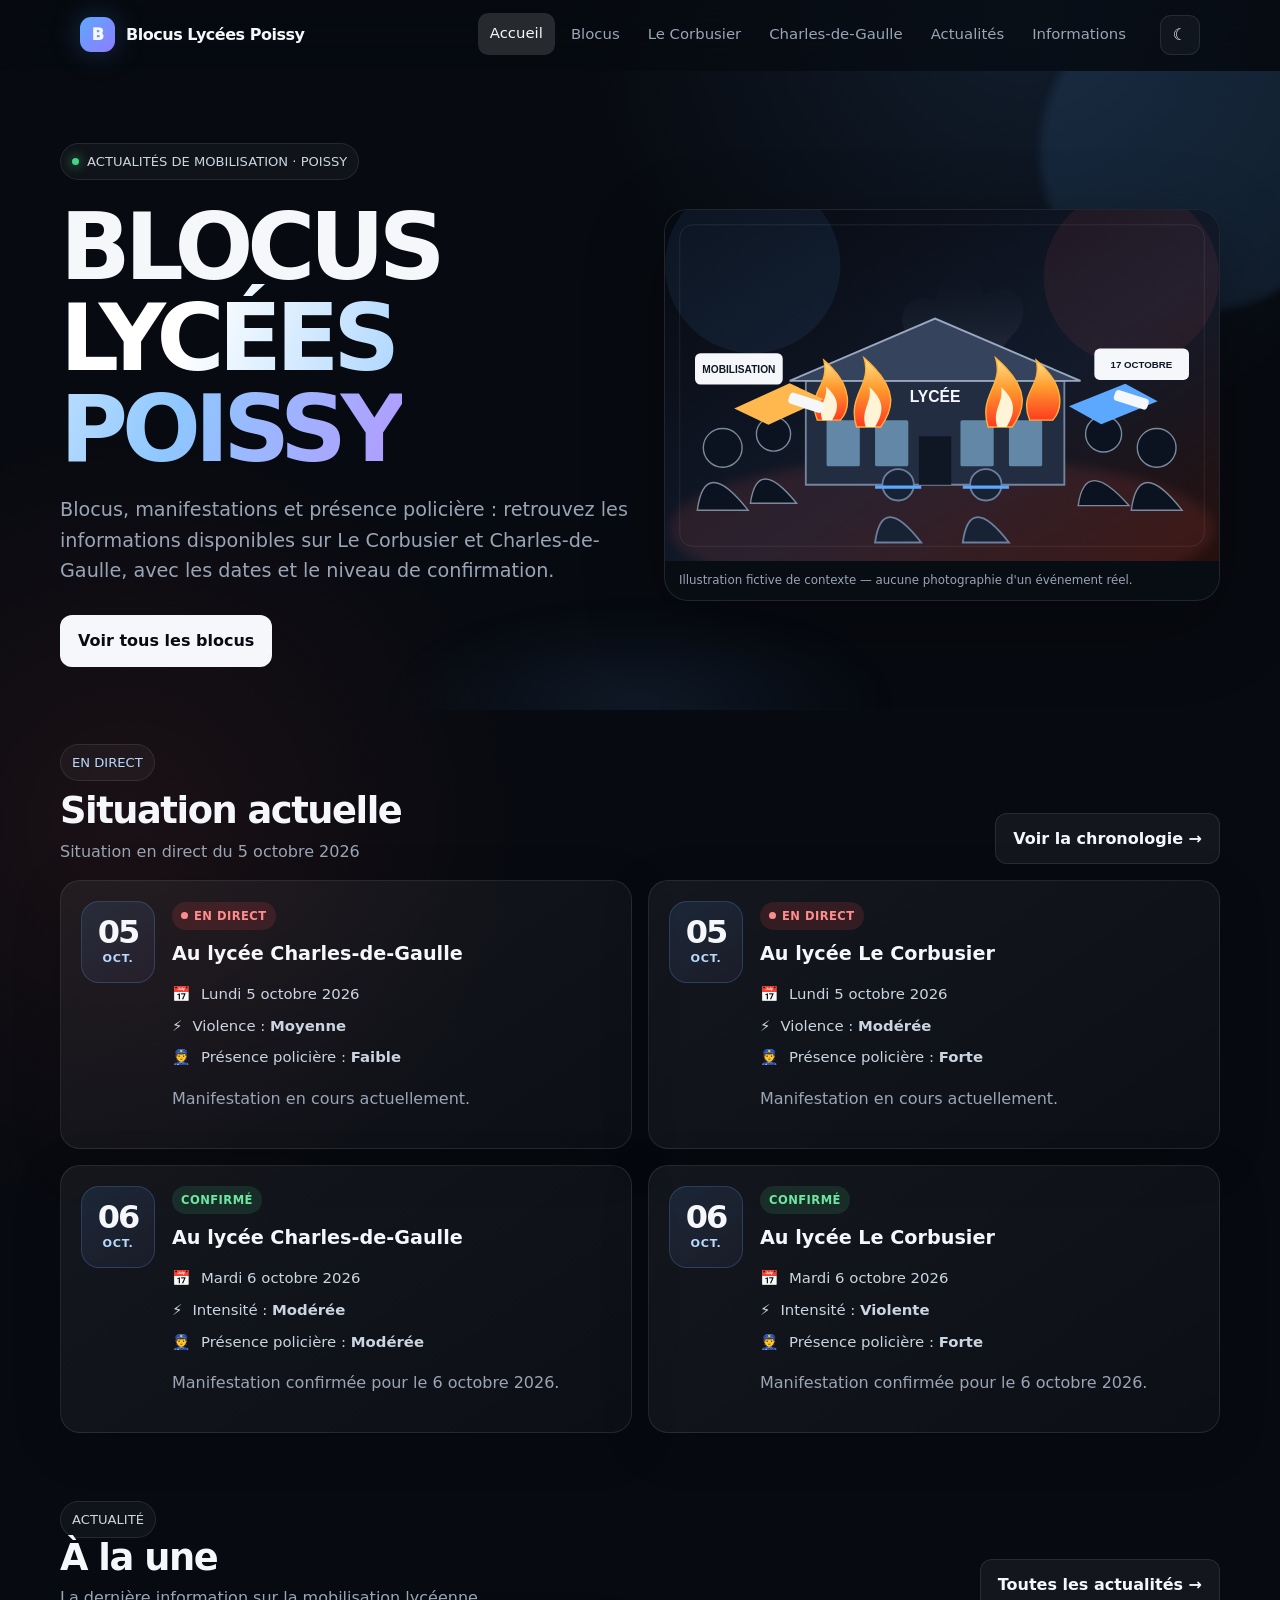
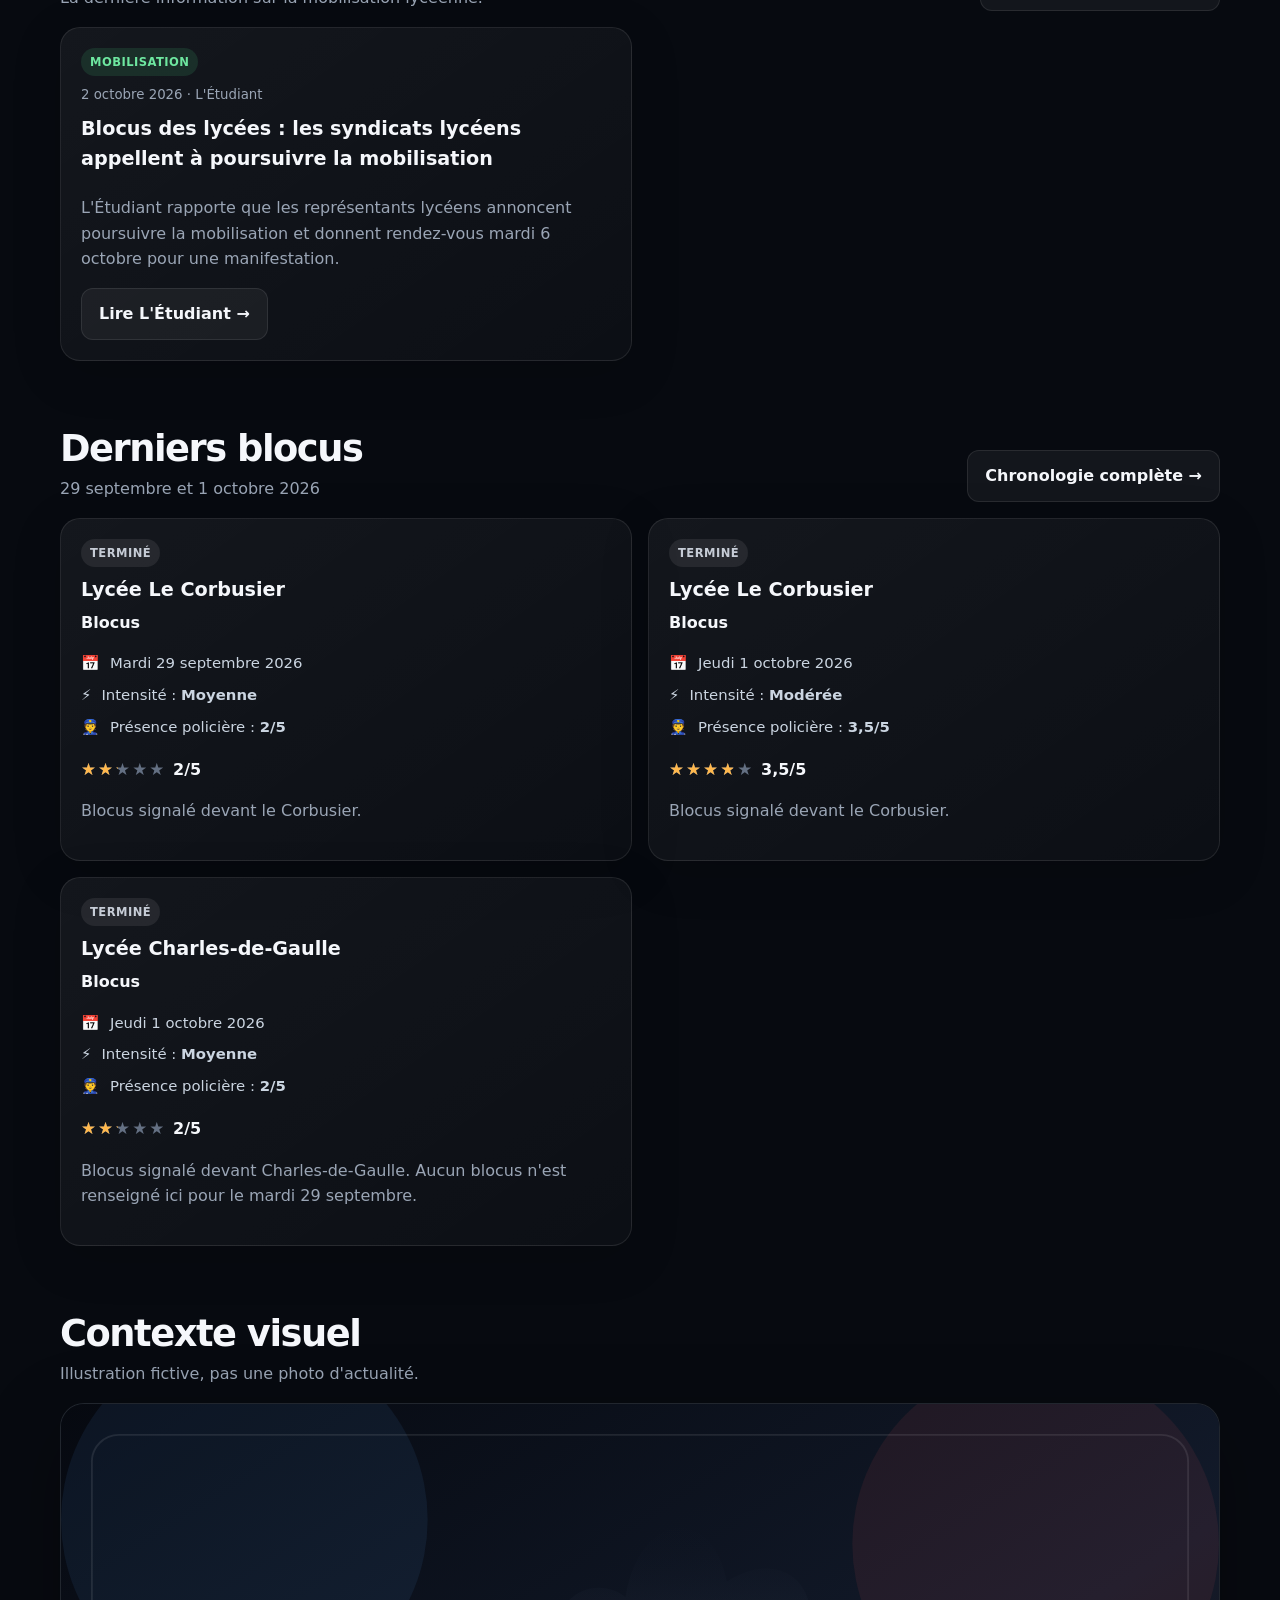
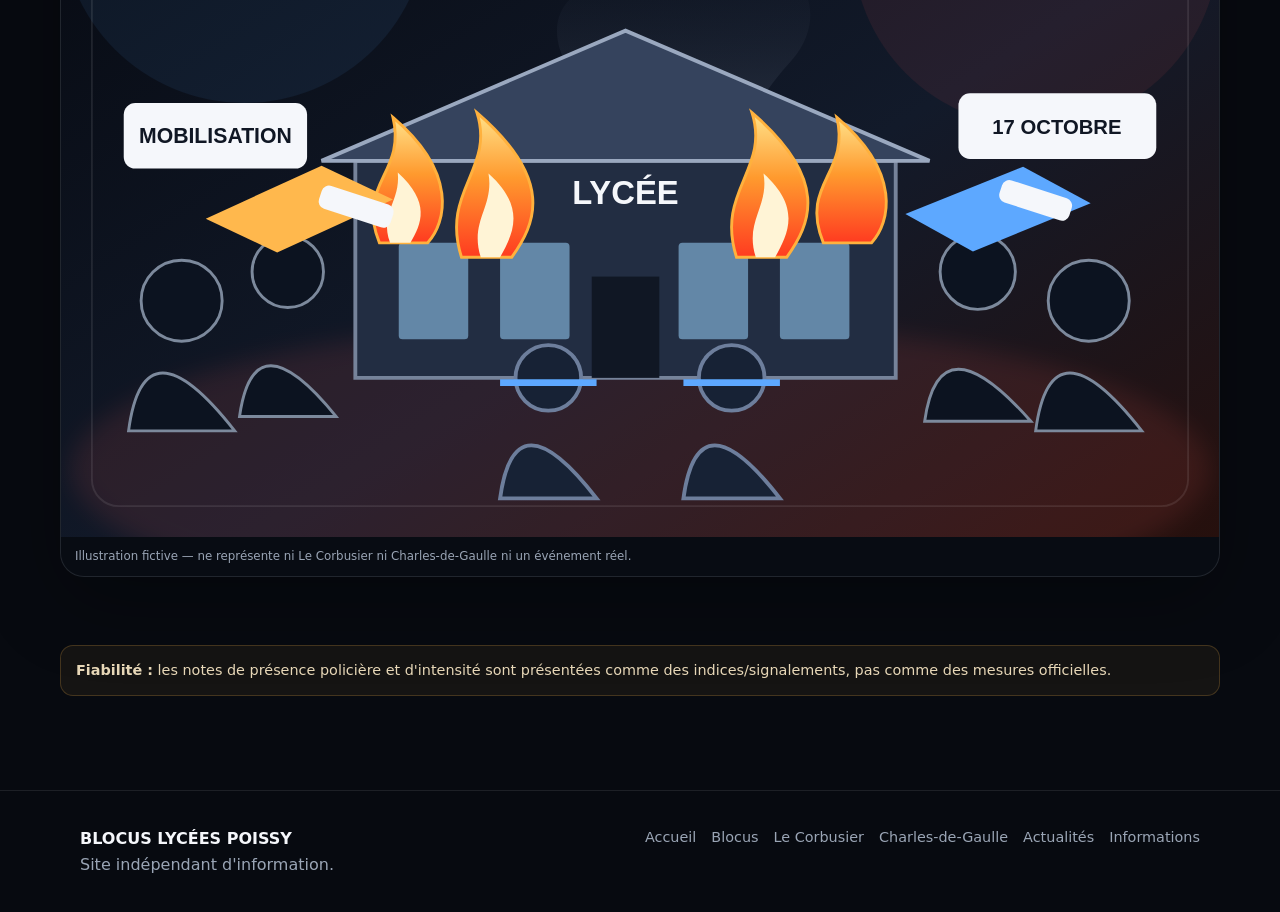
==== commit 93c430a2: "Retirer les manifestations annulées du 6 octobre" ====
--- a/index.html
+++ b/index.html
@@ -5,7 +5,7 @@
 </div></div><figure class="hero-visual reveal"><img src="assets/manifestation.svg" alt="Illustration fictive d'une mobilisation lycéenne avec lycée, fumée, flammes, foule, mégaphones et forces de l'ordre"><figcaption>Illustration fictive de contexte — aucune photographie d'un événement réel.</figcaption></figure>
 </div></section>
 <section class="section upcoming-section"><div class="container">
-<div class="section-head"><div><span class="eyebrow">À VENIR</span><h2>Prochaines manifestations</h2><p>Situation en direct du 5 octobre 2026 · prochains événements du 6 octobre</p>
+<div class="section-head"><div><span class="eyebrow">EN DIRECT</span><h2>Situation actuelle</h2><p>Situation en direct du 5 octobre 2026</p>
 </div><a class="btn" href="blocus.html">Voir la chronologie →</a>
 </div>
 <div class="upcoming-grid">
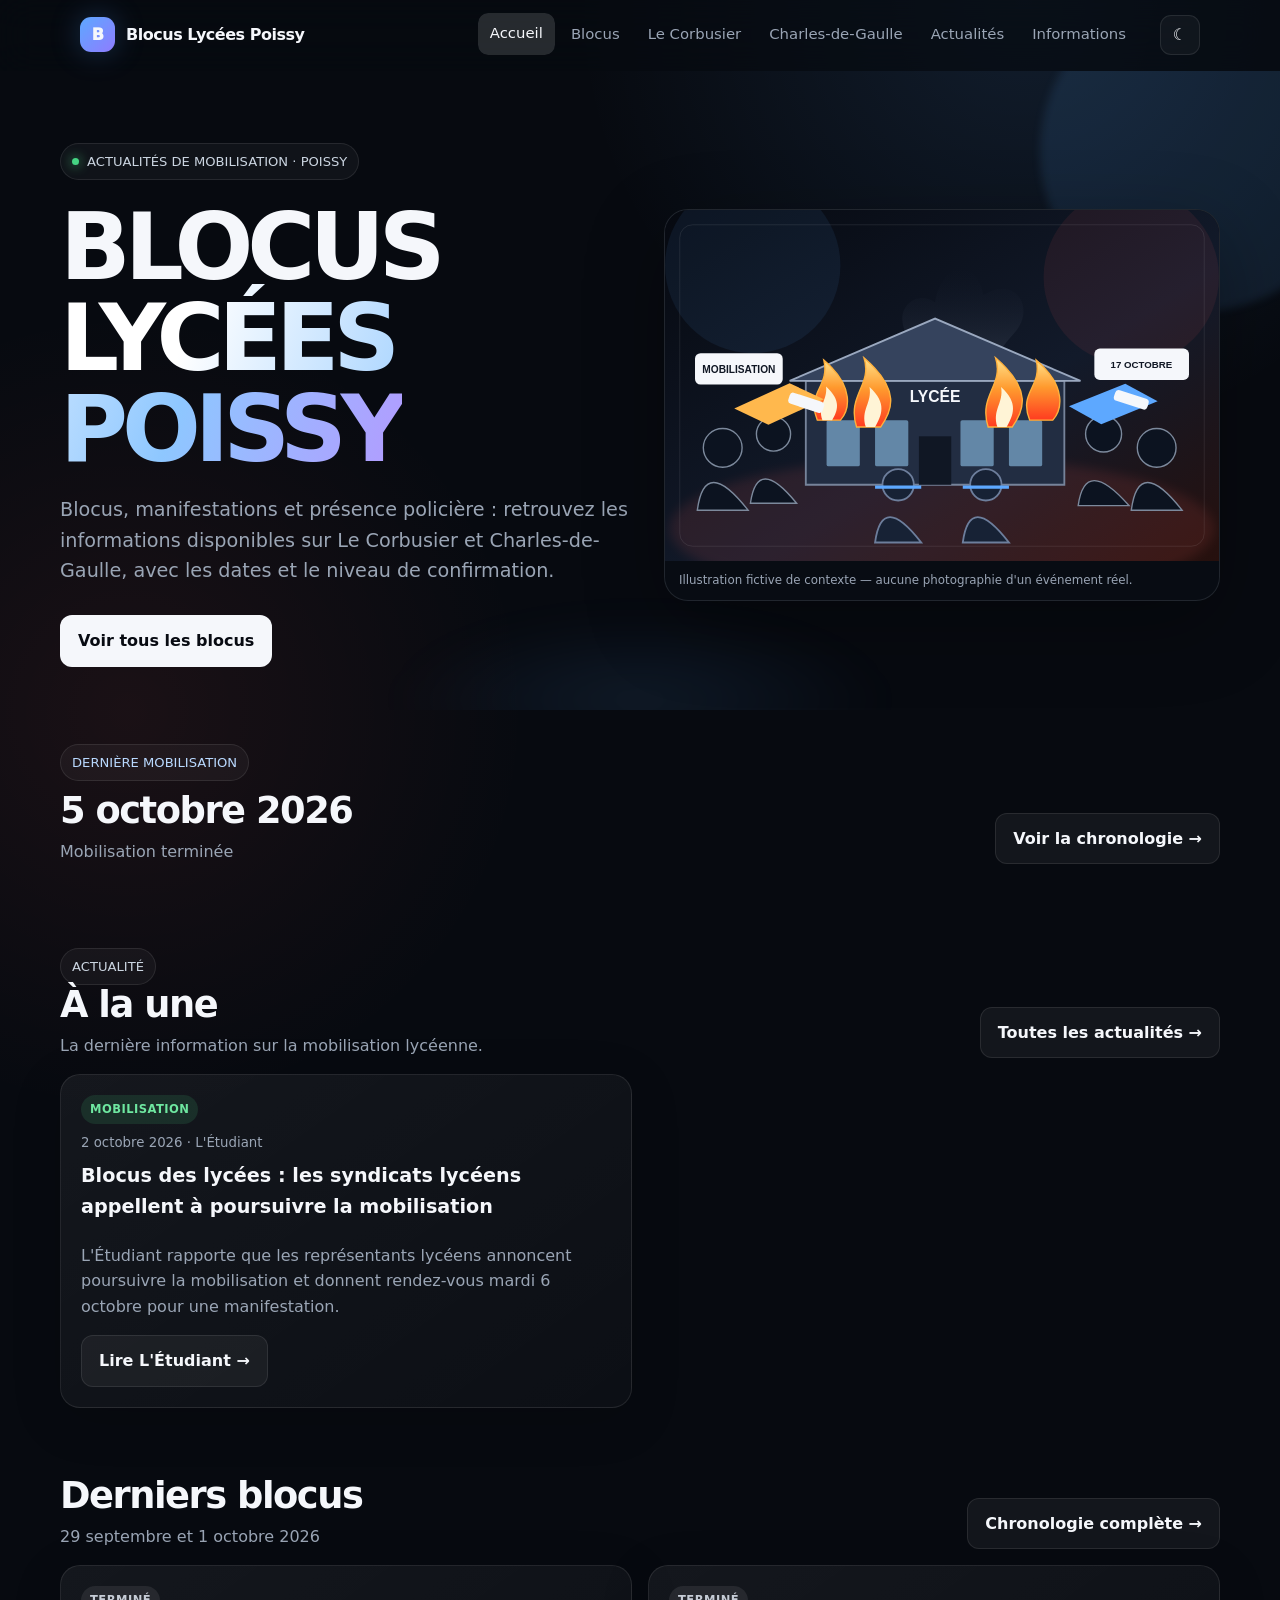
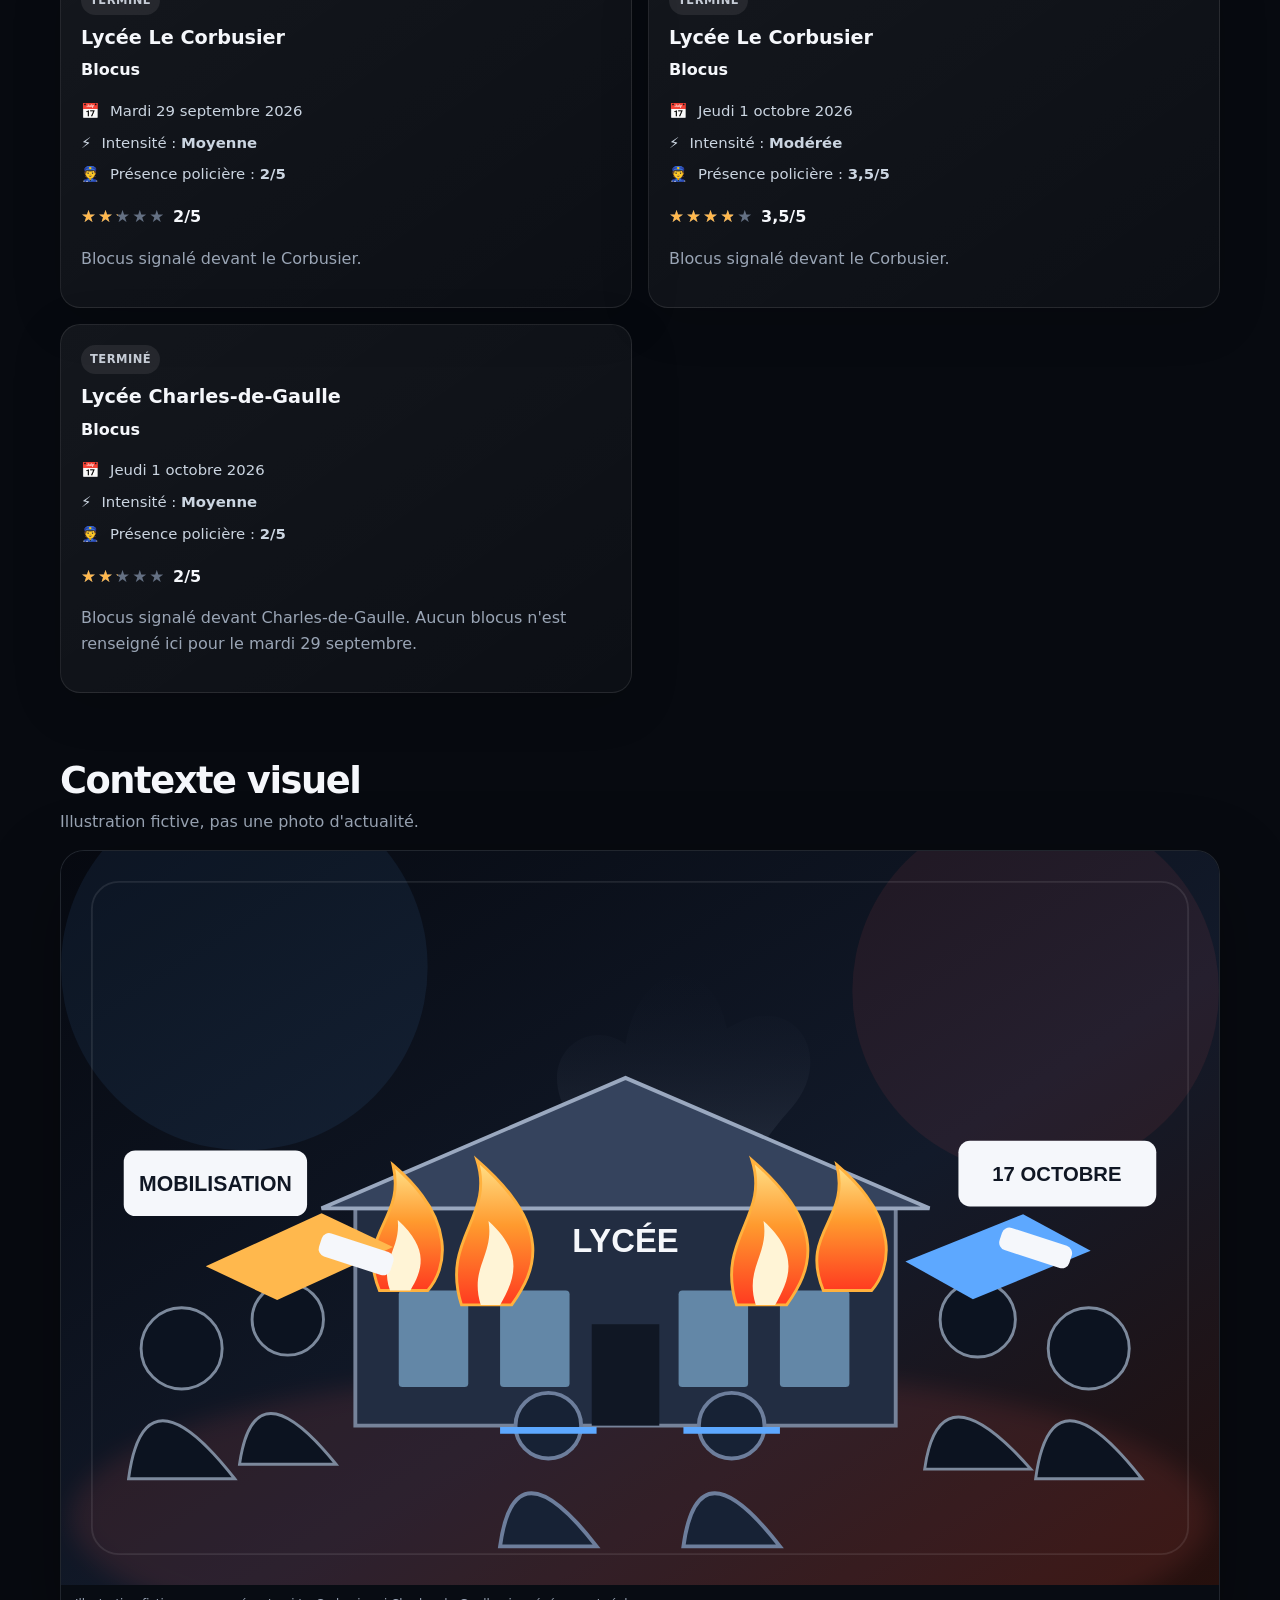
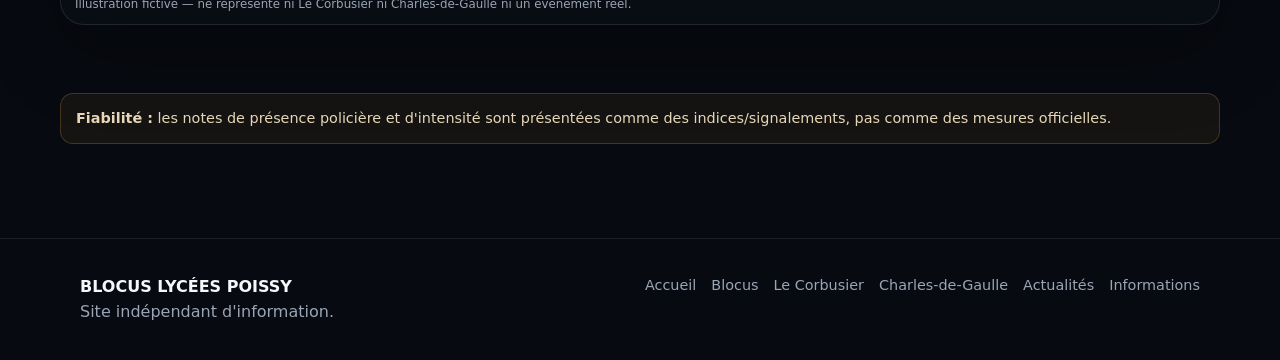
==== commit d7c72f87: "Actualiser l'accueil après l'annulation du 6 octobre" ====
--- a/index.html
+++ b/index.html
@@ -5,24 +5,10 @@
 </div></div><figure class="hero-visual reveal"><img src="assets/manifestation.svg" alt="Illustration fictive d'une mobilisation lycéenne avec lycée, fumée, flammes, foule, mégaphones et forces de l'ordre"><figcaption>Illustration fictive de contexte — aucune photographie d'un événement réel.</figcaption></figure>
 </div></section>
 <section class="section upcoming-section"><div class="container">
-<div class="section-head"><div><span class="eyebrow">EN DIRECT</span><h2>Situation actuelle</h2><p>Situation en direct du 5 octobre 2026</p>
+<div class="section-head"><div><span class="eyebrow">DERNIÈRE MOBILISATION</span><h2>5 octobre 2026</h2><p>Mobilisation terminée</p>
 </div><a class="btn" href="blocus.html">Voir la chronologie →</a>
 </div>
 <div class="upcoming-grid">
-<article class="card upcoming-card reveal"><div class="upcoming-date"><span class="day">05</span><span>OCT.</span></div><div class="upcoming-content"><span class="badge live">EN DIRECT</span><h3>Au lycée Charles-de-Gaulle</h3><div class="meta"><div>📅 <span>Lundi 5 octobre 2026</span></div><div>⚡ <span>Violence : <strong>Moyenne</strong></span></div><div>👮 <span>Présence policière : <strong>Faible</strong></span></div></div><p class="muted">Manifestation en cours actuellement.</p></div></article>
-<article class="card upcoming-card reveal"><div class="upcoming-date"><span class="day">05</span><span>OCT.</span></div><div class="upcoming-content"><span class="badge live">EN DIRECT</span><h3>Au lycée Le Corbusier</h3><div class="meta"><div>📅 <span>Lundi 5 octobre 2026</span></div><div>⚡ <span>Violence : <strong>Modérée</strong></span></div><div>👮 <span>Présence policière : <strong>Forte</strong></span></div></div><p class="muted">Manifestation en cours actuellement.</p></div></article>
-<article class="card upcoming-card reveal"><div class="upcoming-date"><span class="day">06</span><span>OCT.</span>
-</div><div class="upcoming-content"><span class="badge good">CONFIRMÉ</span><h3>Au lycée Charles-de-Gaulle</h3><div class="meta"><div>📅 <span>Mardi 6 octobre 2026</span>
-</div><div>⚡ <span>Intensité : <strong>Modérée</strong></span>
-</div><div>👮 <span>Présence policière : <strong>Modérée</strong></span>
-</div></div><p class="muted">Manifestation confirmée pour le 6 octobre 2026.</p>
-</div></article>
-<article class="card upcoming-card reveal"><div class="upcoming-date"><span class="day">06</span><span>OCT.</span>
-</div><div class="upcoming-content"><span class="badge good">CONFIRMÉ</span><h3>Au lycée Le Corbusier</h3><div class="meta"><div>📅 <span>Mardi 6 octobre 2026</span>
-</div><div>⚡ <span>Intensité : <strong>Violente</strong></span>
-</div><div>👮 <span>Présence policière : <strong>Forte</strong></span>
-</div></div><p class="muted">Manifestation confirmée pour le 6 octobre 2026.</p>
-</div></article>
 </div></div></section>
 <section class="section"><div class="container"><div class="section-head"><div><span class="eyebrow">ACTUALITÉ</span><h2>À la une</h2><p>La dernière information sur la mobilisation lycéenne.</p></div><a class="btn" href="actualites.html">Toutes les actualités →</a></div><div class="news-grid">
 <article class="card reveal"><span class="badge good">MOBILISATION</span><small class="muted">2 octobre 2026 · L'Étudiant</small><h3>Blocus des lycées : les syndicats lycéens appellent à poursuivre la mobilisation</h3><p class="muted">L'Étudiant rapporte que les représentants lycéens annoncent poursuivre la mobilisation et donnent rendez-vous mardi 6 octobre pour une manifestation.</p><a class="btn" href="https://www.letudiant.fr/lycee/blocus-des-lycees-les-syndicats-lyceens-appellent-a-poursuivre-la-mobilisation.html" target="_blank" rel="noopener">Lire L'Étudiant →</a></article>
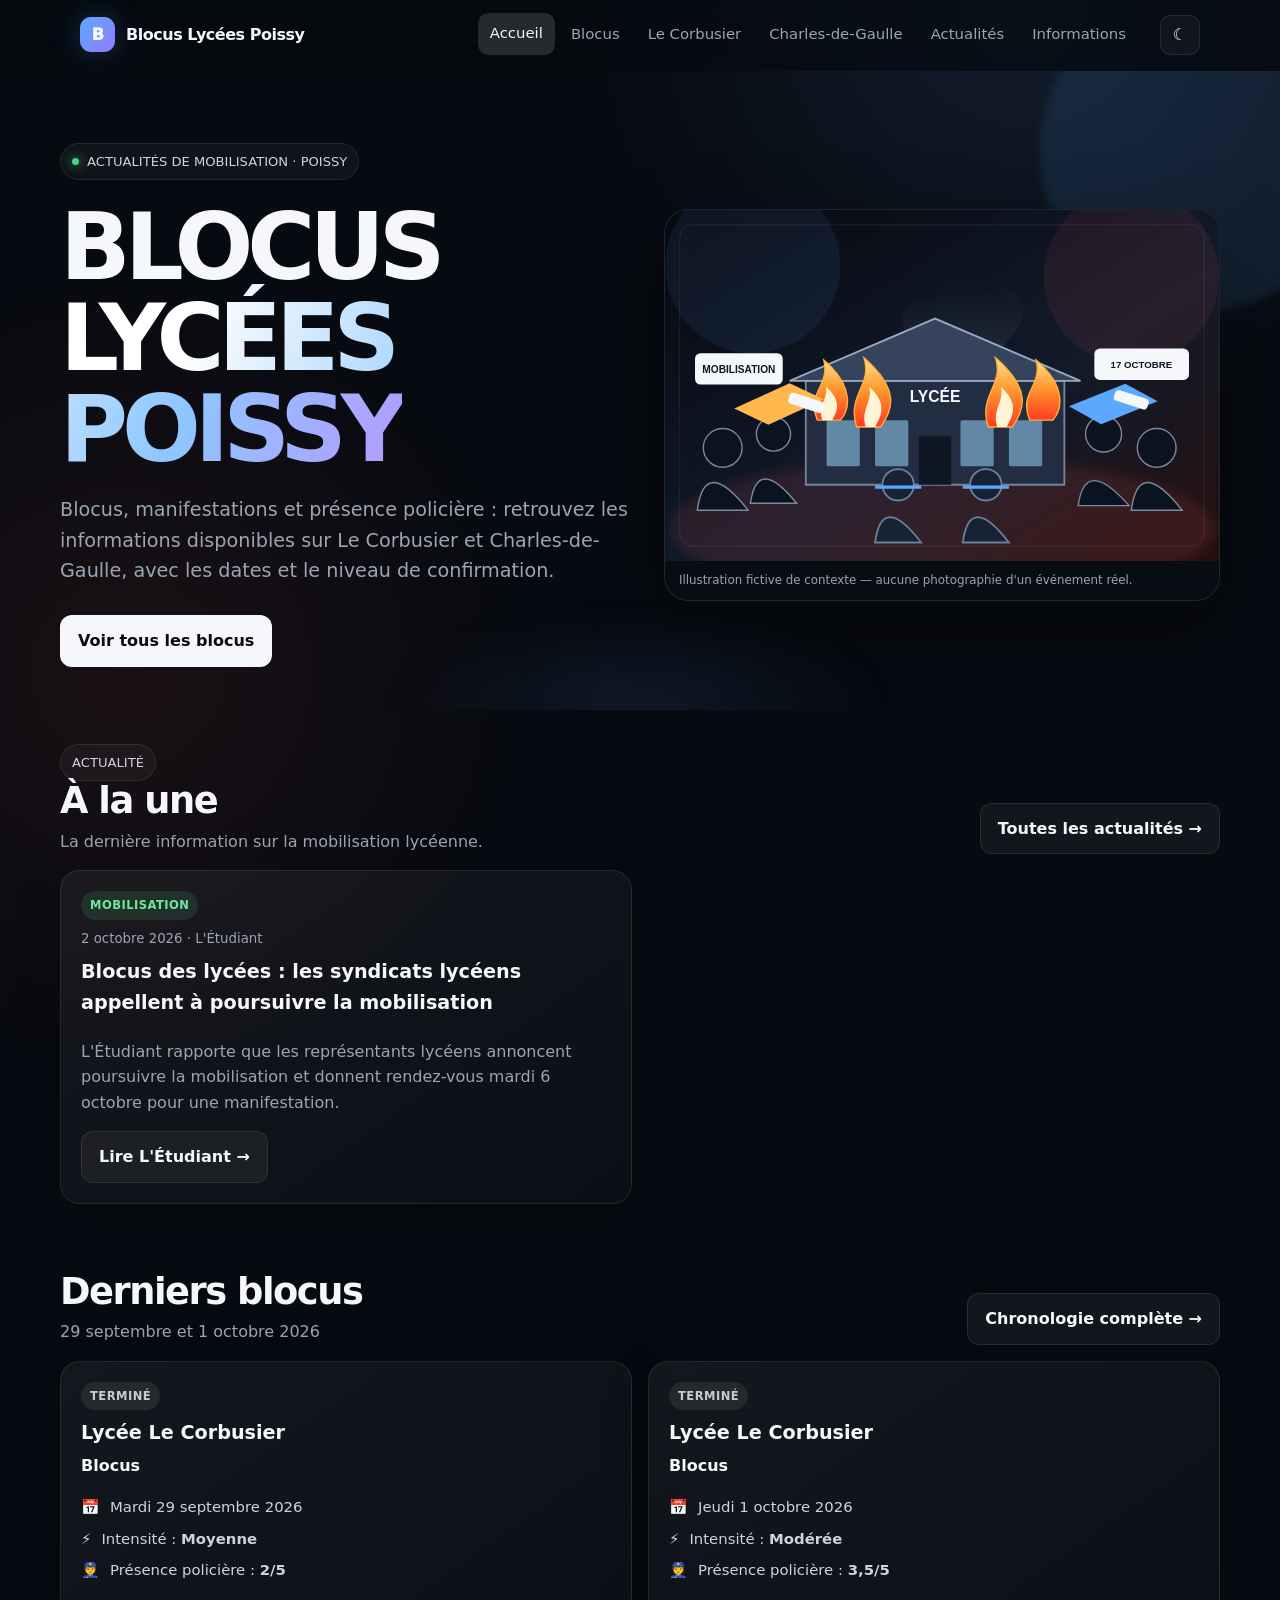
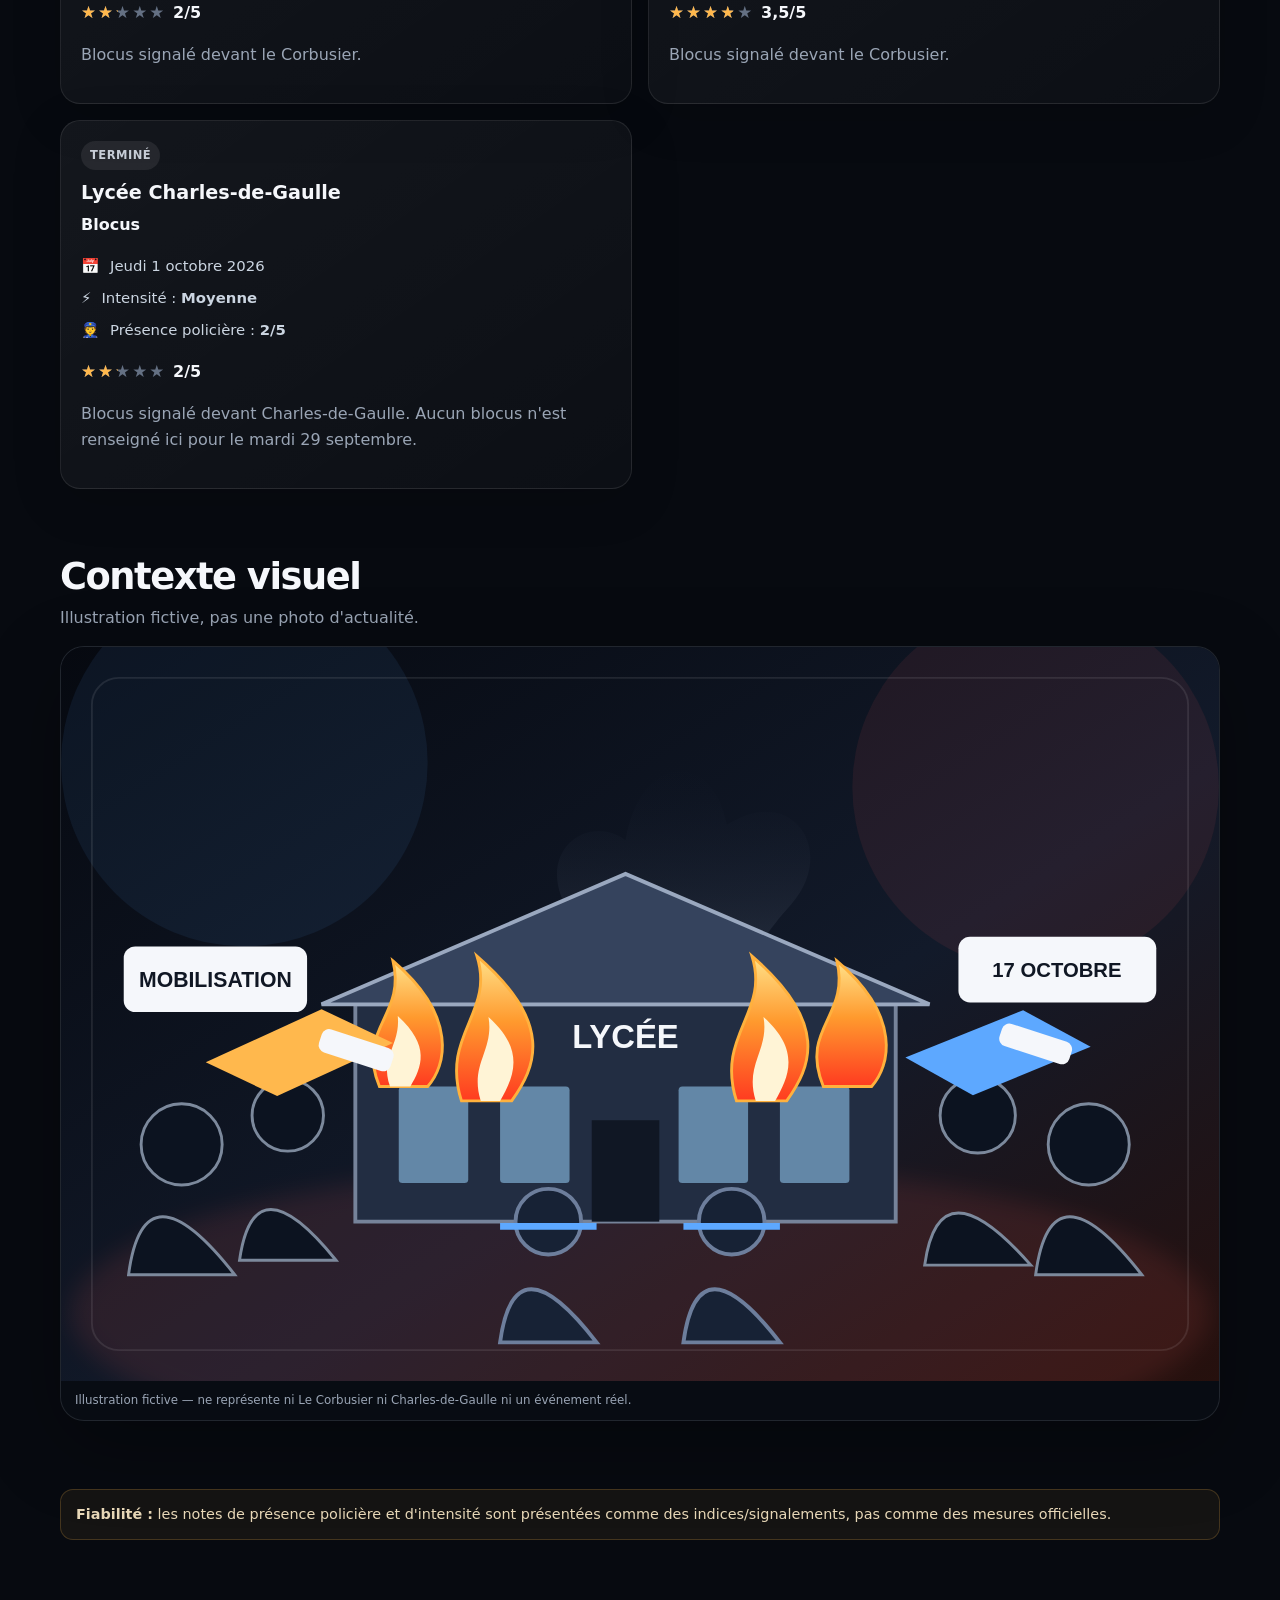
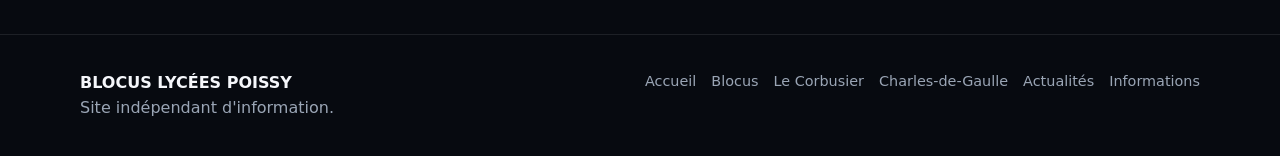
==== commit f546ab26: "Retirer la section du 5 octobre de l'accueil" ====
--- a/index.html
+++ b/index.html
@@ -4,12 +4,6 @@
 <section class="hero home-hero"><div class="container hero-grid"><div><span class="eyebrow"><span class="dot"></span> ACTUALITÉS DE MOBILISATION · POISSY</span><h1>BLOCUS <span>LYCÉES POISSY</span></h1><p>Blocus, manifestations et présence policière : retrouvez les informations disponibles sur Le Corbusier et Charles-de-Gaulle, avec les dates et le niveau de confirmation.</p><div class="actions"><a class="btn primary" href="blocus.html">Voir tous les blocus</a>
 </div></div><figure class="hero-visual reveal"><img src="assets/manifestation.svg" alt="Illustration fictive d'une mobilisation lycéenne avec lycée, fumée, flammes, foule, mégaphones et forces de l'ordre"><figcaption>Illustration fictive de contexte — aucune photographie d'un événement réel.</figcaption></figure>
 </div></section>
-<section class="section upcoming-section"><div class="container">
-<div class="section-head"><div><span class="eyebrow">DERNIÈRE MOBILISATION</span><h2>5 octobre 2026</h2><p>Mobilisation terminée</p>
-</div><a class="btn" href="blocus.html">Voir la chronologie →</a>
-</div>
-<div class="upcoming-grid">
-</div></div></section>
 <section class="section"><div class="container"><div class="section-head"><div><span class="eyebrow">ACTUALITÉ</span><h2>À la une</h2><p>La dernière information sur la mobilisation lycéenne.</p></div><a class="btn" href="actualites.html">Toutes les actualités →</a></div><div class="news-grid">
 <article class="card reveal"><span class="badge good">MOBILISATION</span><small class="muted">2 octobre 2026 · L'Étudiant</small><h3>Blocus des lycées : les syndicats lycéens appellent à poursuivre la mobilisation</h3><p class="muted">L'Étudiant rapporte que les représentants lycéens annoncent poursuivre la mobilisation et donnent rendez-vous mardi 6 octobre pour une manifestation.</p><a class="btn" href="https://www.letudiant.fr/lycee/blocus-des-lycees-les-syndicats-lyceens-appellent-a-poursuivre-la-mobilisation.html" target="_blank" rel="noopener">Lire L'Étudiant →</a></article>
 </div></div></section>
@@ -39,4 +33,4 @@
 </div></section>
 </main><footer><div class="footer-inner"><div><strong>BLOCUS LYCÉES POISSY</strong><div class="muted">Site indépendant d'information.</div>
 </div><div class="footer-links"><a href="index.html">Accueil</a><a href="blocus.html">Blocus</a><a href="lycee/le-corbusier.html">Le Corbusier</a><a href="lycee/charles-de-gaulle.html">Charles-de-Gaulle</a><a href="actualites.html">Actualités</a><a href="informations.html">Informations</a>
-</div></div></footer><script src="assets/app.js?v=20261004-21" defer></script></body></html>+</div></div></footer><script src="assets/app.js?v=20261005-03" defer></script></body></html>
